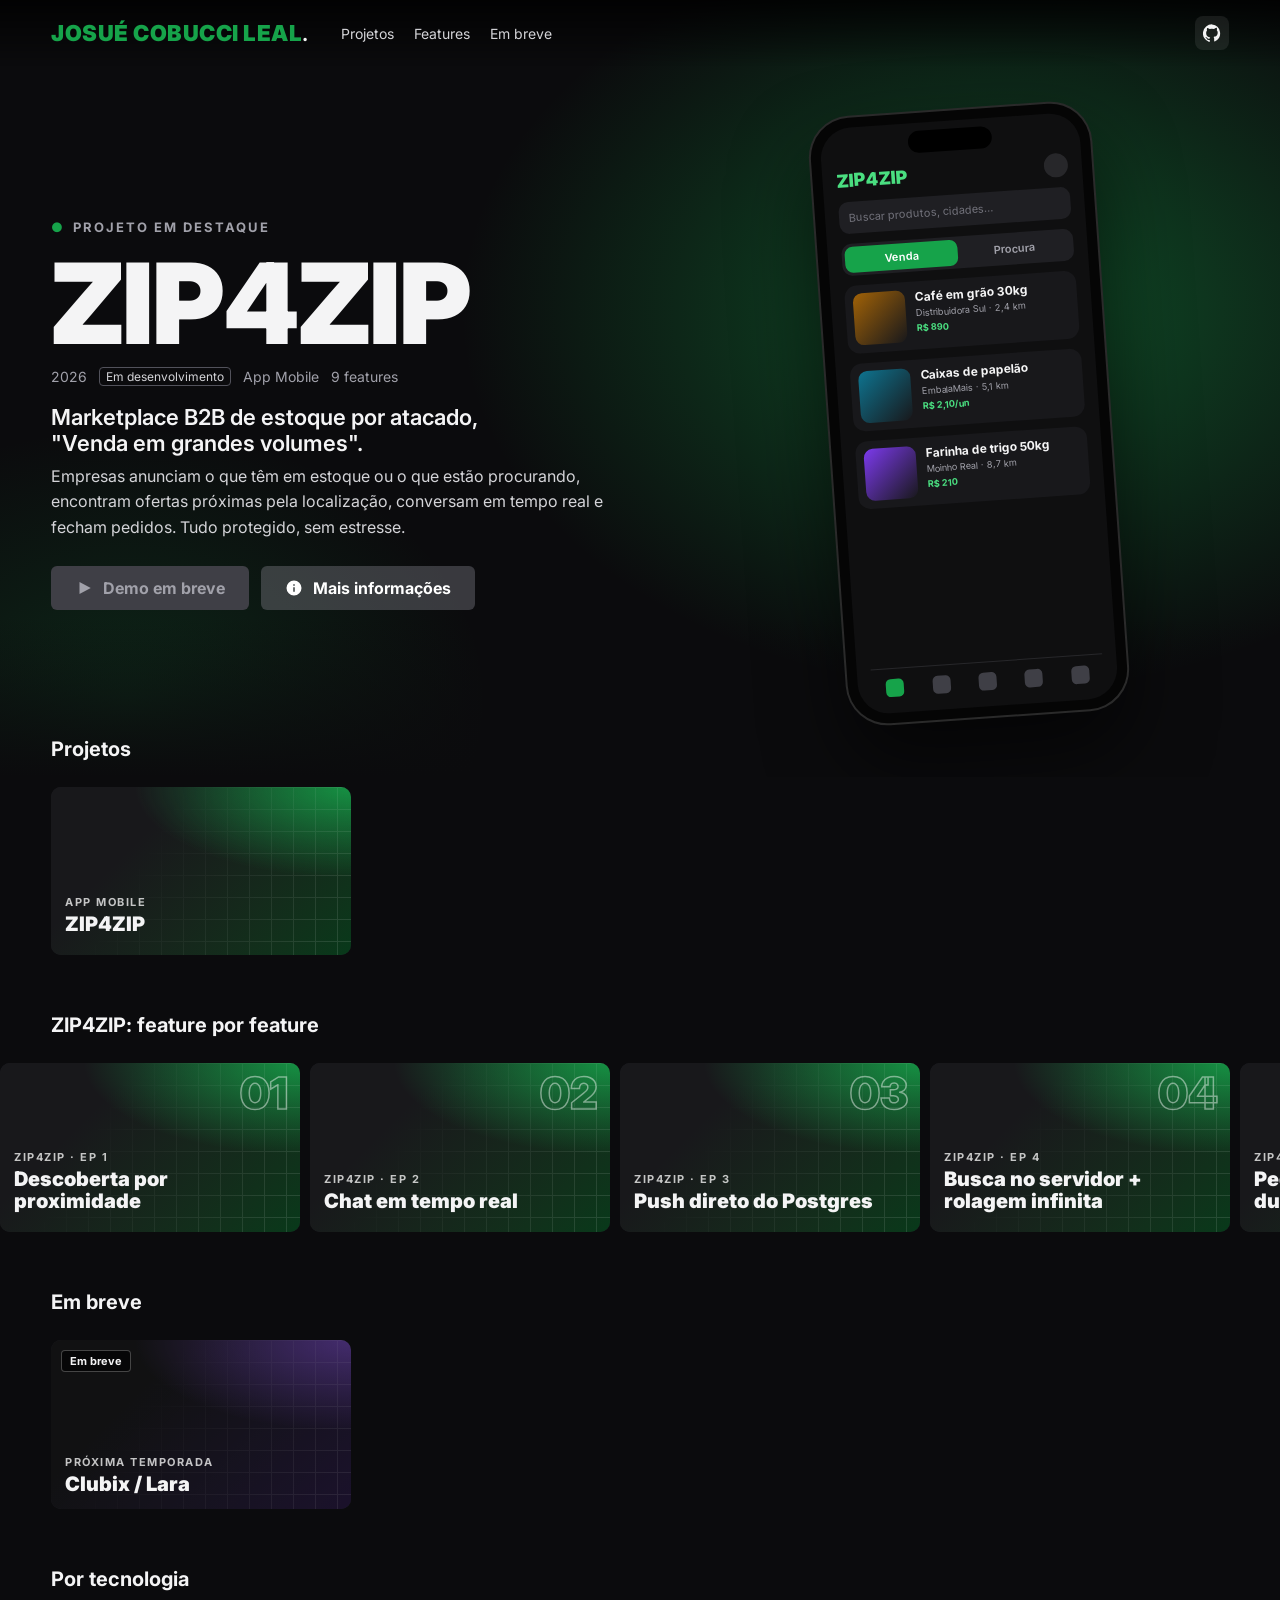
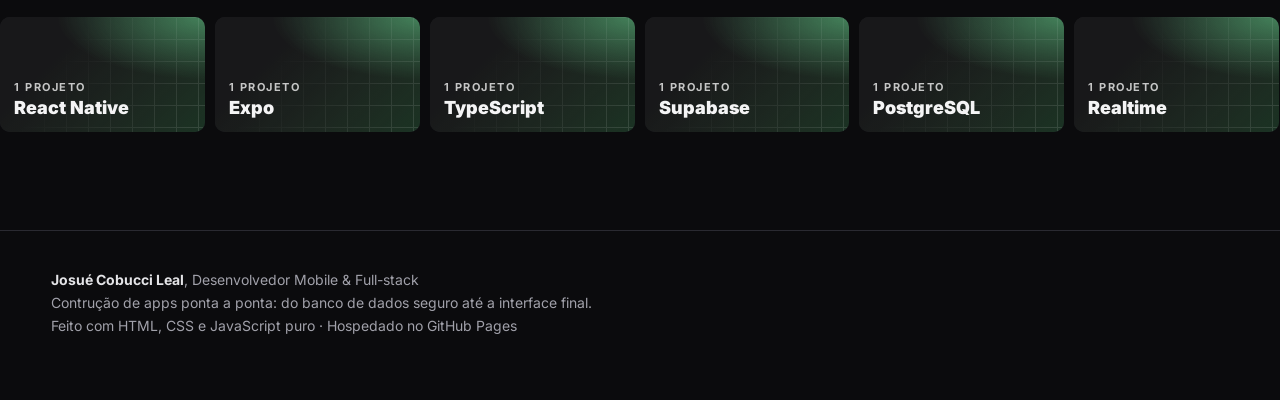
==== index.html @ e91dd396 "feat: portfólio em formato de catálogo com ZIP4ZIP Co-Authored-By: Claude Opus 5.5 <noreply@anthropi" ====
<!doctype html>
<html lang="pt-BR">
<head>
  <meta charset="utf-8">
  <meta name="viewport" content="width=device-width, initial-scale=1">
  <title>Josué · Portfólio</title>
  <meta name="description" content="Portfólio interativo de projetos mobile e full-stack.">
  <link rel="icon" href="data:image/svg+xml,<svg xmlns='http://www.w3.org/2000/svg' viewBox='0 0 32 32'><rect width='32' height='32' rx='7' fill='%2316A34A'/><text x='16' y='22' font-family='Arial' font-weight='900' font-size='17' fill='white' text-anchor='middle'>J</text></svg>">
  <link rel="preconnect" href="https://fonts.googleapis.com">
  <link rel="preconnect" href="https://fonts.gstatic.com" crossorigin>
  <link href="https://fonts.googleapis.com/css2?family=Inter:wght@400;500;600;800;900&display=swap" rel="stylesheet">
  <link rel="stylesheet" href="styles.css">
</head>
<body>
  <header class="topbar" id="topbar">
    <a class="brand" href="#" id="brand">JOSUÉ<span>.dev</span></a>
    <nav class="nav">
      <a href="#row-projetos">Projetos</a>
      <a href="#row-episodios">Features</a>
      <a href="#row-embreve">Em breve</a>
    </nav>
    <div class="topbar-links" id="topbar-links"></div>
  </header>

  <main>
    <section class="hero" id="hero" aria-live="polite"></section>
    <div class="rows" id="rows"></div>
  </main>

  <footer class="footer" id="footer"></footer>

  <div class="modal" id="modal" hidden>
    <div class="modal-backdrop" data-close></div>
    <div class="modal-card" role="dialog" aria-modal="true" aria-labelledby="modal-title">
      <button class="modal-close" data-close aria-label="Fechar">✕</button>
      <div id="modal-body"></div>
    </div>
  </div>

  <script src="app.js"></script>
</body>
</html>
---- styles.css ----
:root {
  --bg: #0b0b0d;
  --bg-2: #141418;
  --card: #1c1c22;
  --text: #f4f4f5;
  --muted: #a1a1aa;
  --line: #2a2a31;
  --accent: #16A34A;
  --radius: 10px;
  --gutter: clamp(16px, 4vw, 56px);
}

* { box-sizing: border-box; }
html { scroll-behavior: smooth; }
body {
  margin: 0;
  background: var(--bg);
  color: var(--text);
  font-family: Inter, system-ui, sans-serif;
  -webkit-font-smoothing: antialiased;
  overflow-x: hidden;
}
a { color: inherit; text-decoration: none; }
button { font: inherit; cursor: pointer; }

/* ---------- Topbar ---------- */
.topbar {
  position: fixed; inset: 0 0 auto 0; z-index: 20;
  display: flex; align-items: center; gap: 32px;
  padding: 16px var(--gutter);
  background: linear-gradient(180deg, rgba(0,0,0,.8), transparent);
  transition: background .3s;
}
.topbar.solid { background: var(--bg); box-shadow: 0 1px 0 var(--line); }
.brand { font-weight: 900; font-size: 22px; letter-spacing: .5px; color: var(--accent); }
.brand span { color: var(--text); font-weight: 600; }
.nav { display: flex; gap: 20px; font-size: 14px; color: #d4d4d8; }
.nav a:hover { color: #fff; }
.topbar-links { margin-left: auto; display: flex; gap: 10px; }
.icon-link {
  width: 34px; height: 34px; display: grid; place-items: center;
  border-radius: 8px; background: rgba(255,255,255,.08);
}
.icon-link:hover { background: rgba(255,255,255,.18); }
.icon-link svg { width: 18px; height: 18px; fill: currentColor; }

/* ---------- Hero ---------- */
.hero {
  position: relative; min-height: min(88vh, 760px);
  display: grid; grid-template-columns: 1.1fr .9fr; align-items: center; gap: 24px;
  padding: 110px var(--gutter) 60px;
  overflow: hidden;
}
.hero::before {
  content: ""; position: absolute; inset: 0; z-index: -2;
  background:
    radial-gradient(60% 70% at 78% 40%, color-mix(in srgb, var(--hero-accent, var(--accent)) 45%, transparent), transparent 70%),
    radial-gradient(40% 50% at 10% 90%, color-mix(in srgb, var(--hero-accent, var(--accent)) 18%, transparent), transparent 70%),
    var(--bg);
}
.hero::after {
  content: ""; position: absolute; inset: auto 0 0 0; height: 160px; z-index: -1;
  background: linear-gradient(180deg, transparent, var(--bg));
}
.hero-kicker {
  display: inline-flex; align-items: center; gap: 8px;
  font-size: 13px; font-weight: 700; letter-spacing: 2px; text-transform: uppercase; color: var(--muted);
}
.hero-kicker b { color: var(--hero-accent, var(--accent)); }
.hero-title {
  font-size: clamp(48px, 9vw, 112px); font-weight: 900; line-height: .95; letter-spacing: -2px;
  margin: 14px 0 10px;
}
.hero-meta { display: flex; flex-wrap: wrap; gap: 12px; align-items: center; color: var(--muted); font-size: 14px; }
.badge {
  border: 1px solid #52525b; border-radius: 4px; padding: 1px 6px; font-size: 12px; color: #d4d4d8;
}
.badge.live { border-color: var(--accent); color: #4ade80; }
.hero-tagline { font-size: clamp(18px, 2vw, 22px); font-weight: 600; margin: 18px 0 8px; max-width: 34ch; }
.hero-desc { color: #d4d4d8; line-height: 1.6; max-width: 56ch; margin: 0 0 26px; }
.actions { display: flex; flex-wrap: wrap; gap: 12px; }
.btn {
  display: inline-flex; align-items: center; gap: 10px;
  border: 0; border-radius: 6px; padding: 12px 24px; font-weight: 700; font-size: 16px;
}
.btn-primary { background: #fff; color: #000; }
.btn-primary:hover { background: #e4e4e7; }
.btn-primary[aria-disabled="true"] { background: #3f3f46; color: #a1a1aa; cursor: default; }
.btn-ghost { background: rgba(113,113,122,.45); color: #fff; }
.btn-ghost:hover { background: rgba(113,113,122,.65); }
.btn svg { width: 18px; height: 18px; fill: currentColor; }

/* ---------- Phone mockup ---------- */
.hero-visual { display: grid; place-items: center; }
.phone {
  width: 280px; aspect-ratio: 9 / 19.5; border-radius: 40px; padding: 10px;
  background: #050505; box-shadow: 0 0 0 2px #2a2a2a, 0 40px 80px rgba(0,0,0,.6);
  transform: rotate(-4deg);
}
.phone.straight { transform: none; }
.phone-screen {
  position: relative; width: 100%; height: 100%; border-radius: 31px; overflow: hidden;
  background: #0f0f10; display: flex; flex-direction: column;
}
.phone-screen iframe { border: 0; width: 100%; height: 100%; background: #fff; }
.notch { position: absolute; top: 8px; left: 50%; translate: -50% 0; width: 84px; height: 22px; border-radius: 12px; background: #000; z-index: 2; }

/* Fake app UI inside the phone (used until a live demo exists) */
.mock { padding: 40px 14px 0; display: flex; flex-direction: column; gap: 10px; height: 100%; font-size: 11px; }
.mock-head { display: flex; justify-content: space-between; align-items: center; }
.mock-logo { font-weight: 900; font-size: 18px; color: #4ade80; }
.mock-avatar { width: 24px; height: 24px; border-radius: 50%; background: #27272a; }
.mock-search { background: #1f1f23; border-radius: 10px; padding: 9px 10px; color: #71717a; }
.mock-toggle { display: grid; grid-template-columns: 1fr 1fr; background: #1f1f23; border-radius: 10px; padding: 3px; }
.mock-toggle span { text-align: center; padding: 6px; border-radius: 8px; color: #a1a1aa; font-weight: 600; }
.mock-toggle span.on { background: #16A34A; color: #fff; }
.mock-card { display: flex; gap: 10px; background: #18181b; border-radius: 12px; padding: 8px; animation: rise .6s both; }
.mock-card:nth-child(5) { animation-delay: .1s; } .mock-card:nth-child(6) { animation-delay: .2s; } .mock-card:nth-child(7) { animation-delay: .3s; }
.mock-thumb { width: 52px; height: 52px; border-radius: 9px; flex: none; }
.mock-card b { display: block; font-size: 12px; margin-bottom: 3px; }
.mock-card small { color: #a1a1aa; display: block; }
.mock-card .price { color: #4ade80; font-weight: 700; margin-top: 4px; }
.mock-tabs { margin-top: auto; display: flex; justify-content: space-around; padding: 10px 0 16px; border-top: 1px solid #27272a; color: #71717a; }
.mock-tabs i { width: 18px; height: 18px; border-radius: 5px; background: #3f3f46; display: block; }
.mock-tabs i.on { background: #16A34A; }
@keyframes rise { from { opacity: 0; transform: translateY(10px); } }

/* ---------- Rows ---------- */
.rows { position: relative; margin-top: -40px; padding-bottom: 40px; }
.row { margin: 0 0 34px; scroll-margin-top: 80px; }
.row h2 { font-size: 20px; font-weight: 700; margin: 0 var(--gutter) 10px; }
.row-track-wrap { position: relative; }
.row-track {
  display: flex; gap: 10px; overflow-x: auto; scroll-snap-type: x mandatory;
  padding: 16px var(--gutter) 24px; scrollbar-width: none;
}
.row-track::-webkit-scrollbar { display: none; }
.row-arrow {
  position: absolute; top: 16px; bottom: 24px; width: calc(var(--gutter) - 4px); z-index: 3;
  border: 0; background: rgba(0,0,0,.55); color: #fff; font-size: 28px; opacity: 0; transition: opacity .2s;
}
.row-arrow.left { left: 0; border-radius: 0 6px 6px 0; }
.row-arrow.right { right: 0; border-radius: 6px 0 0 6px; }
.row-track-wrap:hover .row-arrow { opacity: 1; }

/* ---------- Cards ---------- */
.card {
  position: relative; flex: none; width: clamp(220px, 24vw, 300px); aspect-ratio: 16 / 9;
  border-radius: var(--radius); overflow: hidden; scroll-snap-align: start;
  background: var(--card); border: 0; padding: 0; color: inherit; text-align: left;
  transition: transform .25s ease, box-shadow .25s ease; outline-offset: 3px;
}
.card:hover, .card:focus-visible { transform: scale(1.06); z-index: 2; box-shadow: 0 16px 40px rgba(0,0,0,.6); }
.card-art {
  position: absolute; inset: 0;
  background:
    radial-gradient(120% 90% at 100% 0%, color-mix(in srgb, var(--c) 85%, transparent), transparent 60%),
    linear-gradient(135deg, #18181b 30%, color-mix(in srgb, var(--c) 35%, #000));
}
.card-art::after { /* subtle grid texture */
  content: ""; position: absolute; inset: 0; opacity: .12;
  background-image: linear-gradient(#fff 1px, transparent 1px), linear-gradient(90deg, #fff 1px, transparent 1px);
  background-size: 22px 22px; mask-image: linear-gradient(120deg, transparent 30%, #000);
}
.card-body { position: absolute; inset: 0; padding: 14px; display: flex; flex-direction: column; justify-content: flex-end; }
.card-kicker { font-size: 11px; font-weight: 700; letter-spacing: 1.5px; text-transform: uppercase; color: rgba(255,255,255,.75); }
.card-title { font-size: 20px; font-weight: 900; line-height: 1.1; margin-top: 4px; }
.card-sub { font-size: 12px; color: #d4d4d8; margin-top: 6px; opacity: 0; max-height: 0; transition: opacity .25s, max-height .25s; }
.card:hover .card-sub, .card:focus-visible .card-sub { opacity: 1; max-height: 60px; }
.card-num {
  position: absolute; top: 8px; right: 12px; font-size: 44px; font-weight: 900; line-height: 1;
  color: transparent; -webkit-text-stroke: 1.5px rgba(255,255,255,.45);
}
.card.soon { cursor: default; }
.card.soon .card-art { filter: grayscale(.4) brightness(.7); }
.ribbon {
  position: absolute; top: 10px; left: 10px; z-index: 1;
  background: rgba(0,0,0,.6); border: 1px solid rgba(255,255,255,.25);
  font-size: 11px; font-weight: 700; padding: 3px 8px; border-radius: 4px;
}
.tags { display: flex; flex-wrap: wrap; gap: 6px; }
.tag { font-size: 12px; color: #d4d4d8; background: rgba(255,255,255,.08); padding: 3px 9px; border-radius: 999px; }

/* ---------- Modal ---------- */
.modal { position: fixed; inset: 0; z-index: 50; display: grid; place-items: start center; overflow-y: auto; padding: 40px 16px; }
.modal[hidden] { display: none; }
.modal-backdrop { position: fixed; inset: 0; background: rgba(0,0,0,.75); backdrop-filter: blur(4px); }
.modal-card {
  position: relative; width: min(900px, 100%); background: var(--bg-2); border-radius: 12px;
  overflow: hidden; box-shadow: 0 30px 80px rgba(0,0,0,.7); animation: pop .25s ease;
}
@keyframes pop { from { opacity: 0; transform: scale(.96) translateY(10px); } }
.modal-close {
  position: absolute; top: 14px; right: 14px; z-index: 3; width: 36px; height: 36px; border-radius: 50%;
  border: 0; background: #18181b; color: #fff; font-size: 16px;
}
.modal-hero {
  position: relative; padding: 48px 32px 28px; min-height: 240px; display: flex; flex-direction: column; justify-content: flex-end;
  background:
    radial-gradient(80% 120% at 100% 0%, color-mix(in srgb, var(--c) 70%, transparent), transparent 65%),
    linear-gradient(180deg, transparent, var(--bg-2)), #101013;
}
.modal-hero h3 { font-size: clamp(36px, 6vw, 60px); font-weight: 900; margin: 0 0 14px; letter-spacing: -1px; }
.modal-content { padding: 8px 32px 32px; display: grid; grid-template-columns: 1.4fr 1fr; gap: 28px; }
.modal-content p { color: #d4d4d8; line-height: 1.6; margin: 0 0 16px; }
.modal-side { font-size: 14px; color: var(--muted); display: grid; gap: 10px; align-content: start; }
.modal-side b { color: #e4e4e7; font-weight: 500; }
.episodes { padding: 0 32px 36px; }
.episodes h4 { font-size: 22px; margin: 8px 0 12px; }
.episode {
  display: grid; grid-template-columns: 40px 1fr; gap: 16px; padding: 18px 12px;
  border-bottom: 1px solid var(--line); border-radius: 6px;
}
.episode:first-of-type { background: #1f1f25; }
.episode-num { font-size: 22px; color: var(--muted); font-weight: 600; text-align: center; }
.episode b { display: block; margin-bottom: 6px; }
.episode p { margin: 0 0 10px; color: var(--muted); font-size: 14px; line-height: 1.55; }
.demo-stage { display: grid; place-items: center; padding: 70px 24px 32px; background: #101013; }
.demo-note { color: var(--muted); font-size: 13px; text-align: center; margin: 14px 0 0; }

/* ---------- Footer ---------- */
.footer { padding: 40px var(--gutter) 60px; color: var(--muted); font-size: 14px; border-top: 1px solid var(--line); }
.footer p { margin: 0 0 6px; }

/* ---------- Responsive ---------- */
@media (max-width: 860px) {
  .hero { grid-template-columns: 1fr; padding-top: 96px; }
  .hero-visual { order: -1; }
  .phone { width: 200px; }
  .nav { display: none; }
  .modal-content { grid-template-columns: 1fr; }
}
@media (max-width: 480px) {
  .hero-visual { display: none; }
  .modal-hero, .modal-content, .episodes { padding-left: 18px; padding-right: 18px; }
  .card { width: 72vw; }
}
@media (prefers-reduced-motion: reduce) {
  *, *::before, *::after { animation: none !important; transition: none !important; }
}
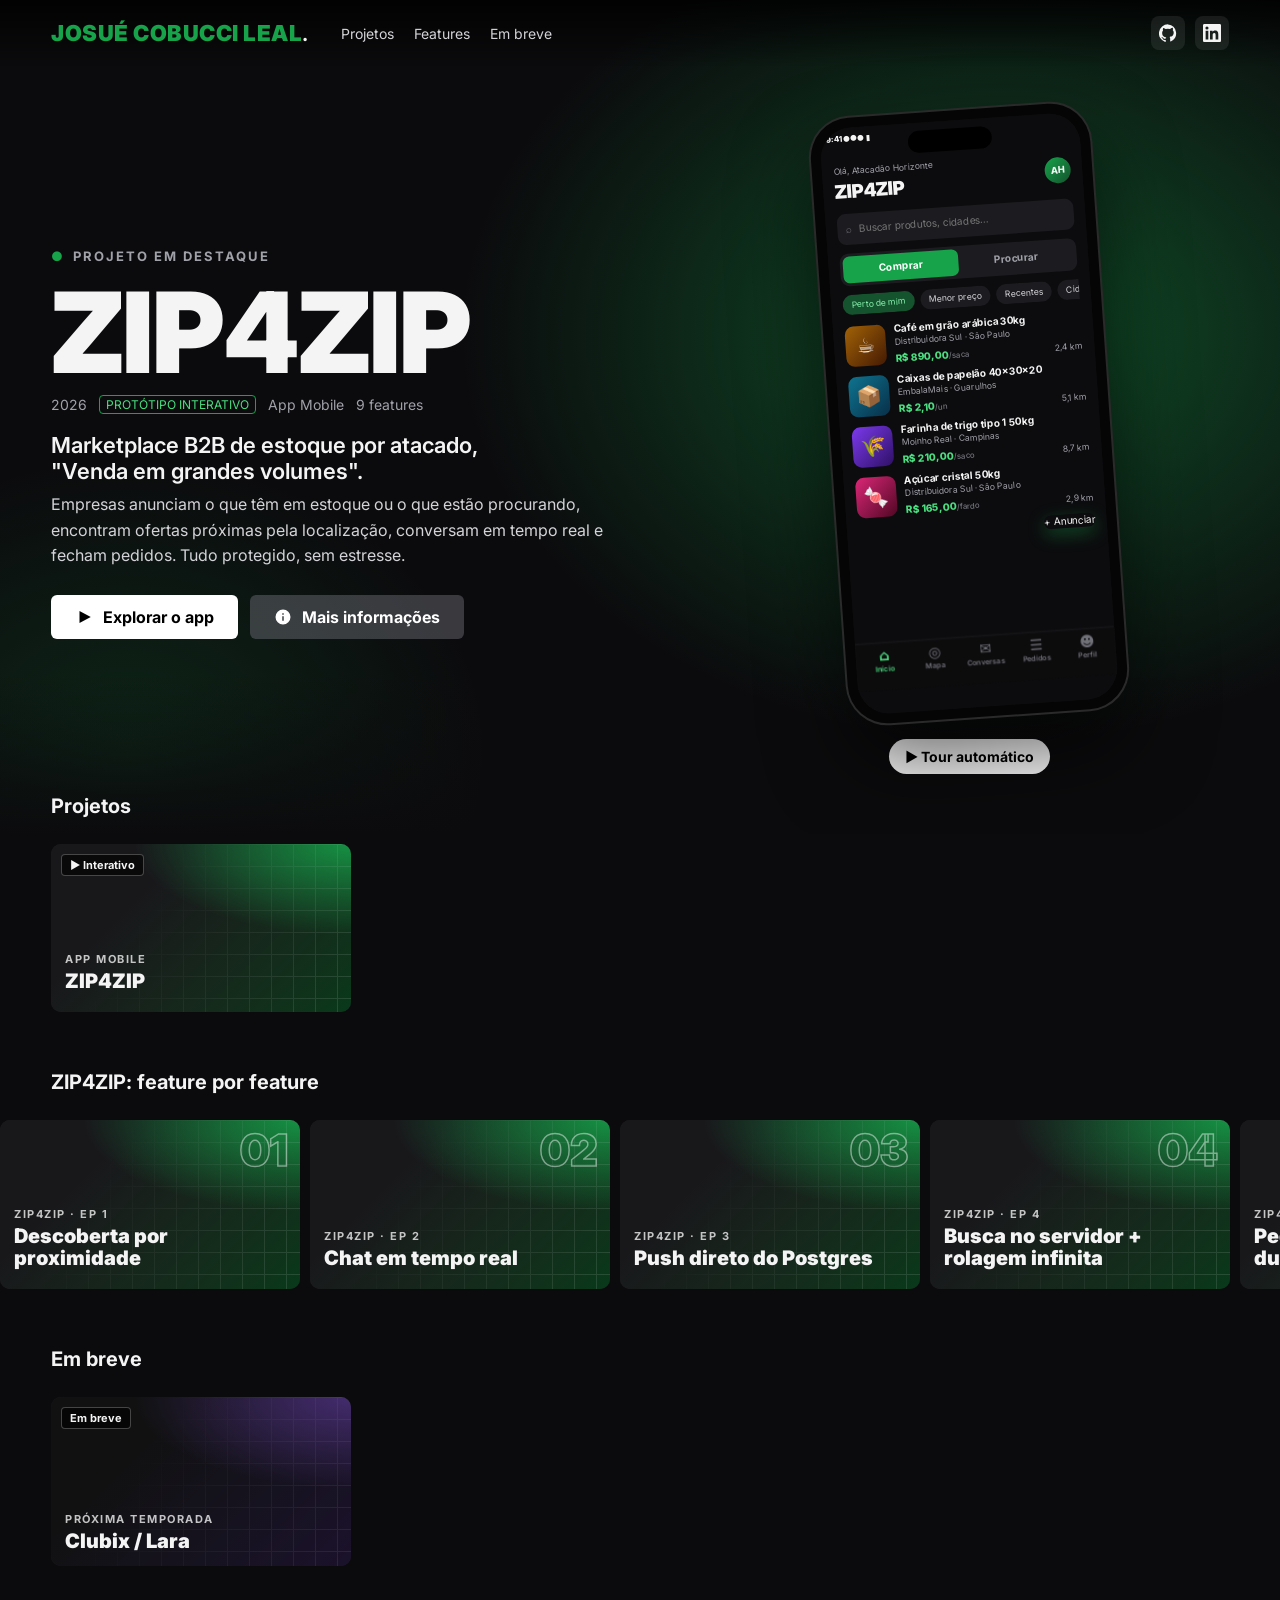
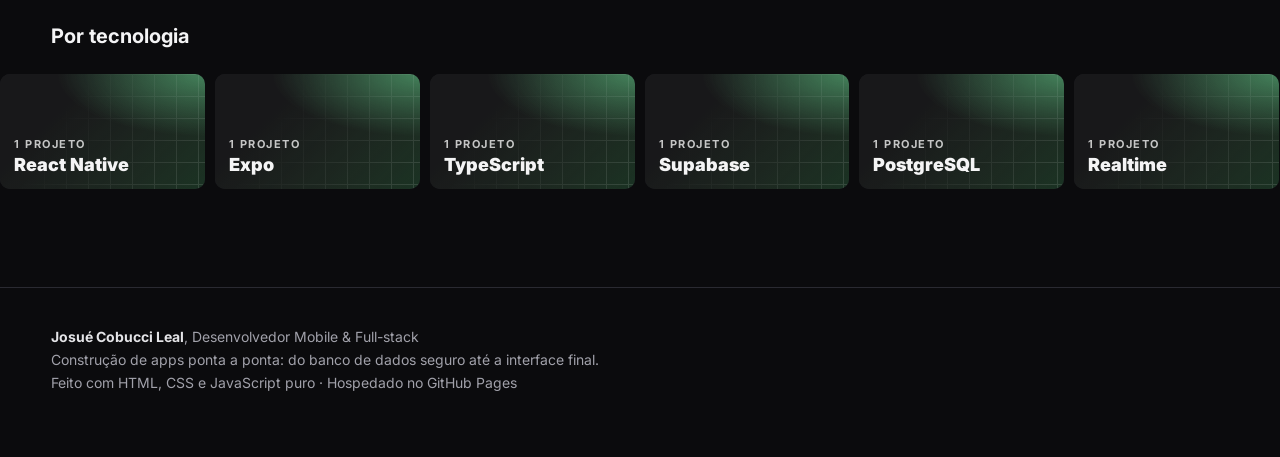
==== commit 11b9e5cf: "feat: protótipo mobile interativo do ZIP4ZIP no lugar do iframe Telas fictícias (início, mapa, conve" ====
--- a/index.html
+++ b/index.html
@@ -10,6 +10,7 @@
   <link rel="preconnect" href="https://fonts.gstatic.com" crossorigin>
   <link href="https://fonts.googleapis.com/css2?family=Inter:wght@400;500;600;800;900&display=swap" rel="stylesheet">
   <link rel="stylesheet" href="styles.css">
+  <link rel="stylesheet" href="prototype.css">
 </head>
 <body>
   <header class="topbar" id="topbar">
@@ -37,6 +38,7 @@
     </div>
   </div>
 
+  <script src="prototype.js"></script>
   <script src="app.js"></script>
 </body>
 </html>
--- a/styles.css
+++ b/styles.css
@@ -238,3 +238,8 @@
 @media (prefers-reduced-motion: reduce) {
   *, *::before, *::after { animation: none !important; transition: none !important; }
 }
+
+/* Modal do protótipo: celular maior */
+.demo-stage .phone { width: min(340px, 78vw); }
+.demo-stage .proto-wrap { gap: 20px; }
+.hero-visual .proto-wrap { gap: 22px; }
--- a/prototype.css
+++ b/prototype.css
@@ -0,0 +1,128 @@
+/* Protótipo do app dentro do celular. Tela lógica de 360x780, escalada por JS. */
+.px-host { position: relative; width: 100%; height: 100%; overflow: hidden; border-radius: 31px; background: #0c0c0e; }
+.px { position: absolute; top: 0; left: 0; transform-origin: top left; overflow: hidden; background: #0c0c0e; color: #f4f4f5; font: 14px/1.35 Inter, system-ui, sans-serif; }
+.px * { box-sizing: border-box; }
+.px button { font: inherit; color: inherit; border: 0; background: none; cursor: pointer; text-align: left; padding: 0; }
+.px input { font: inherit; color: inherit; border: 0; background: none; outline: none; width: 100%; }
+.px small { color: #a1a1aa; font-size: 12px; display: block; }
+.px-status { position: absolute; z-index: 30; top: 0; left: 0; right: 0; height: 44px; padding: 14px 26px 0; display: flex; justify-content: space-between; font-size: 12px; font-weight: 700; pointer-events: none; }
+.px-pages { display: flex; height: 100%; overflow-x: auto; overflow-y: hidden; scroll-snap-type: x mandatory; scrollbar-width: none; overscroll-behavior-x: contain; }
+.px-pages::-webkit-scrollbar, .px-page::-webkit-scrollbar { display: none; }
+.px-page { flex: none; width: 360px; height: 100%; overflow-y: auto; scroll-snap-align: start; scroll-snap-stop: always; padding: 52px 16px 96px; scrollbar-width: none; position: relative; }
+.px-head { display: flex; justify-content: space-between; align-items: center; margin-bottom: 14px; }
+.px-head h1 { margin: 0; font-size: 26px; font-weight: 900; letter-spacing: -.5px; }
+.px-head small { margin-bottom: 2px; }
+.px-avatar { width: 36px; height: 36px; flex: none; border-radius: 50%; background: linear-gradient(135deg, #16A34A, #14532d); display: grid; place-items: center; font-weight: 800; font-size: 13px; }
+.px-avatar.big { width: 76px; height: 76px; font-size: 26px; }
+.px-search { display: flex; align-items: center; gap: 8px; background: #1c1c20; border-radius: 12px; padding: 11px 12px; color: #71717a; margin-bottom: 12px; }
+.px-seg { display: grid; grid-template-columns: 1fr 1fr; background: #1c1c20; border-radius: 12px; padding: 4px; margin-bottom: 12px; }
+.px-seg button { text-align: center; padding: 9px; border-radius: 9px; color: #a1a1aa; font-weight: 700; transition: background .2s; }
+.px-seg button.on { background: #16A34A; color: #fff; }
+.px-chips { display: flex; gap: 8px; overflow-x: auto; margin-bottom: 14px; scrollbar-width: none; }
+.px-chips span { flex: none; padding: 6px 12px; border-radius: 999px; background: #1c1c20; font-size: 12px; color: #d4d4d8; }
+.px-chips span.on { background: #14532d; color: #86efac; }
+.px-list { display: grid; gap: 10px; }
+.px-empty { text-align: center; color: #71717a; padding: 30px 0; }
+.px-card, .px-row, .px-order { display: flex; gap: 12px; background: #151518; border-radius: 16px; padding: 10px; align-items: center; width: 100%; transition: transform .15s, background .15s; }
+.px-card:active, .px-row:active { transform: scale(.98); background: #1c1c20; }
+.px-thumb { flex: none; border-radius: 12px; display: grid; place-items: center; }
+.px-card-body { flex: 1; min-width: 0; }
+.px-card-body b, .px-row-body b, .px-order-body b { display: block; font-size: 14px; }
+.px-card-foot { display: flex; justify-content: space-between; margin-top: 6px; align-items: baseline; }
+.px-price { color: #4ade80; font-weight: 800; }
+.px-price i { color: #71717a; font-style: normal; font-weight: 500; font-size: 11px; }
+.px-price.big { font-size: 26px; }
+.px-km { font-size: 12px; color: #a1a1aa; }
+.px-fab { position: sticky; bottom: 0; float: right; margin-top: 12px; background: #16A34A; padding: 12px 18px; border-radius: 999px; font-weight: 800; box-shadow: 0 8px 24px rgba(22,163,74,.4); }
+.px-tabs { position: absolute; z-index: 20; left: 0; right: 0; bottom: 0; display: flex; justify-content: space-around; padding: 8px 4px 22px; background: rgba(12,12,14,.92); backdrop-filter: blur(12px); border-top: 1px solid #222226; }
+.px-tabs button { display: grid; justify-items: center; gap: 2px; flex: 1; color: #71717a; text-align: center; }
+.px-tabs button b { font-size: 20px; line-height: 1; }
+.px-tabs button span { font-size: 10px; font-weight: 600; }
+.px-tabs button.on { color: #4ade80; }
+.px-toast { position: absolute; z-index: 40; left: 50%; bottom: 100px; translate: -50% 12px; background: #fafafa; color: #09090b; padding: 10px 16px; border-radius: 999px; font-weight: 700; font-size: 13px; opacity: 0; pointer-events: none; transition: .25s; max-width: 300px; text-align: center; }
+.px-toast.on { opacity: 1; translate: -50% 0; }
+
+/* Mapa */
+.px-page[data-page="1"] { padding: 0; overflow: hidden; }
+.px-map { position: relative; height: 100%; background: #12161c; overflow: hidden; }
+.px-roads { position: absolute; inset: -20%; background:
+  repeating-linear-gradient(35deg, transparent 0 58px, #1d2530 58px 64px),
+  repeating-linear-gradient(-55deg, transparent 0 80px, #1a222c 80px 85px),
+  radial-gradient(circle at 70% 30%, #14301f 0 14%, transparent 15%), radial-gradient(circle at 20% 70%, #10253a 0 12%, transparent 13%); }
+.px-you { position: absolute; width: 18px; height: 18px; translate: -50% -50%; }
+.px-you i { display: block; width: 100%; height: 100%; border-radius: 50%; background: #3b82f6; border: 3px solid #fff; box-shadow: 0 0 0 10px rgba(59,130,246,.25); }
+.px-pin { position: absolute; width: 40px; height: 40px; translate: -50% -50%; border-radius: 50% 50% 50% 4px; rotate: -45deg; background: #16A34A; display: grid; place-items: center; font-size: 18px; box-shadow: 0 6px 14px rgba(0,0,0,.5); transition: scale .2s; text-align: center; }
+.px-pin { padding-bottom: 0; }
+.px-pin.procura { background: #d97706; }
+.px-pin.on { scale: 1.3; z-index: 2; outline: 3px solid #fff; }
+.px-map-top { position: absolute; top: 50px; left: 16px; right: 16px; }
+.px-map-top .px-search { margin: 0; background: rgba(28,28,32,.92); }
+.px-sheet { position: absolute; left: 12px; right: 12px; bottom: 90px; display: flex; gap: 12px; align-items: center; background: #18181b; border-radius: 18px; padding: 12px; box-shadow: 0 10px 30px rgba(0,0,0,.6); animation: px-up .25s; width: calc(100% - 24px); }
+.px-sheet.hint { justify-content: center; color: #a1a1aa; font-size: 13px; }
+.px-sheet b { display: block; }
+@keyframes px-up { from { opacity: 0; transform: translateY(14px); } }
+
+/* Conversas / pedidos / perfil */
+.px-row-body { flex: 1; min-width: 0; }
+.px-row-body span { display: block; color: #d4d4d8; font-size: 12px; white-space: nowrap; overflow: hidden; text-overflow: ellipsis; margin-top: 3px; }
+.px-dot { width: 10px; height: 10px; border-radius: 50%; background: #16A34A; flex: none; }
+.px-order { flex-wrap: wrap; }
+.px-order-body { flex: 1; min-width: 0; }
+.px-status { display: inline-block; margin-top: 6px; padding: 2px 9px; border-radius: 999px; font-size: 11px; font-weight: 800; }
+.px-status.pendente { background: #422006; color: #fbbf24; }
+.px-status.aceito { background: #052e16; color: #4ade80; }
+.px-status.recusado { background: #450a0a; color: #f87171; }
+.px-order-actions { display: flex; gap: 8px; width: 100%; }
+.px-order-actions button { flex: 1; text-align: center; padding: 9px; border-radius: 10px; background: #16A34A; font-weight: 800; }
+.px-order-actions button.no { background: #27272a; }
+.px-profile { display: grid; justify-items: center; gap: 6px; padding: 14px 0 18px; text-align: center; }
+.px-profile b { font-size: 18px; margin-top: 6px; }
+.px-stats { display: grid; grid-template-columns: repeat(3, 1fr); gap: 8px; margin-bottom: 18px; }
+.px-stats div { background: #151518; border-radius: 14px; padding: 12px; text-align: center; }
+.px-stats b { font-size: 20px; display: block; }
+.px-menu { display: grid; gap: 2px; background: #151518; border-radius: 16px; overflow: hidden; }
+.px-menu button { display: flex; justify-content: space-between; padding: 15px 16px; border-bottom: 1px solid #1f1f23; }
+.px-menu i { font-style: normal; color: #71717a; }
+
+/* Overlays */
+.px-overlay { position: absolute; inset: 0; z-index: 25; background: #0c0c0e; transform: translateX(100%); transition: transform .3s cubic-bezier(.3, .8, .3, 1); }
+.px-overlay.on { transform: none; }
+.px-overlay[data-layer="chat"] { z-index: 26; }
+.px-detail { height: 100%; overflow-y: auto; scrollbar-width: none; padding-bottom: 90px; }
+.px-detail::-webkit-scrollbar, .px-msgs::-webkit-scrollbar { display: none; }
+.px-detail-hero { height: 250px; display: grid; place-items: center; font-size: 96px; position: relative; }
+.px-back { position: absolute; top: 50px; left: 14px; width: 36px; height: 36px; border-radius: 50%; background: rgba(0,0,0,.45); display: grid; place-items: center; font-size: 24px; text-align: center; line-height: 1; }
+.px-back.dark { position: static; background: #1c1c20; flex: none; }
+.px-detail-body { padding: 18px 18px 0; }
+.px-detail-body h2 { font-size: 22px; margin: 8px 0 4px; line-height: 1.15; }
+.px-detail-body p { color: #d4d4d8; line-height: 1.5; }
+.px-badge { font-size: 10px; font-weight: 800; letter-spacing: 1px; padding: 3px 8px; border-radius: 5px; }
+.px-badge.venda { background: #052e16; color: #4ade80; }
+.px-badge.procura { background: #422006; color: #fbbf24; }
+.px-facts { display: grid; grid-template-columns: repeat(3, 1fr); gap: 8px; margin: 14px 0; }
+.px-facts div { background: #151518; border-radius: 12px; padding: 10px; }
+.px-facts b { font-size: 13px; }
+.px-company { display: flex; gap: 12px; align-items: center; background: #151518; border-radius: 14px; padding: 12px; margin-top: 8px; }
+.px-detail-actions { position: absolute; left: 0; right: 0; bottom: 0; display: flex; gap: 10px; padding: 12px 16px 26px; background: linear-gradient(180deg, transparent, #0c0c0e 35%); }
+.px-detail-actions button { flex: 1; text-align: center; padding: 14px 8px; border-radius: 14px; background: #16A34A; font-weight: 800; }
+.px-detail-actions button.ghost { background: #27272a; }
+.px-chat { display: flex; flex-direction: column; height: 100%; }
+.px-chat-head { display: flex; align-items: center; gap: 12px; padding: 50px 14px 12px; border-bottom: 1px solid #222226; }
+.px-msgs { flex: 1; overflow-y: auto; padding: 14px; display: flex; flex-direction: column; gap: 8px; scrollbar-width: none; }
+.px-msg { max-width: 78%; padding: 10px 13px; border-radius: 16px; background: #1f1f23; align-self: flex-start; border-bottom-left-radius: 4px; animation: px-up .2s; }
+.px-msg.me { align-self: flex-end; background: #16A34A; border-radius: 16px 16px 4px 16px; }
+.px-msg.typing { display: flex; gap: 4px; padding: 13px; }
+.px-msg.typing i { width: 7px; height: 7px; border-radius: 50%; background: #71717a; animation: px-blink 1s infinite; }
+.px-msg.typing i:nth-child(2) { animation-delay: .15s; } .px-msg.typing i:nth-child(3) { animation-delay: .3s; }
+@keyframes px-blink { 50% { opacity: .25; } }
+.px-compose { display: flex; gap: 10px; padding: 10px 14px 28px; border-top: 1px solid #222226; }
+.px-compose input { background: #1c1c20; border-radius: 999px; padding: 11px 16px; }
+.px-compose button { flex: none; width: 42px; height: 42px; border-radius: 50%; background: #16A34A; text-align: center; }
+
+/* Controles ao lado do celular (no portfólio) */
+.proto-wrap { display: grid; justify-items: center; gap: 16px; }
+.proto-controls { display: flex; flex-wrap: wrap; gap: 8px; justify-content: center; }
+.proto-controls button { border: 0; border-radius: 999px; padding: 9px 16px; font-weight: 700; font-size: 14px; background: #27272a; color: #fff; cursor: pointer; }
+.proto-controls button:hover { background: #3f3f46; }
+.proto-controls button.primary { background: #fff; color: #000; }
+.proto-hint { color: var(--muted); font-size: 13px; text-align: center; margin: 0; max-width: 40ch; }
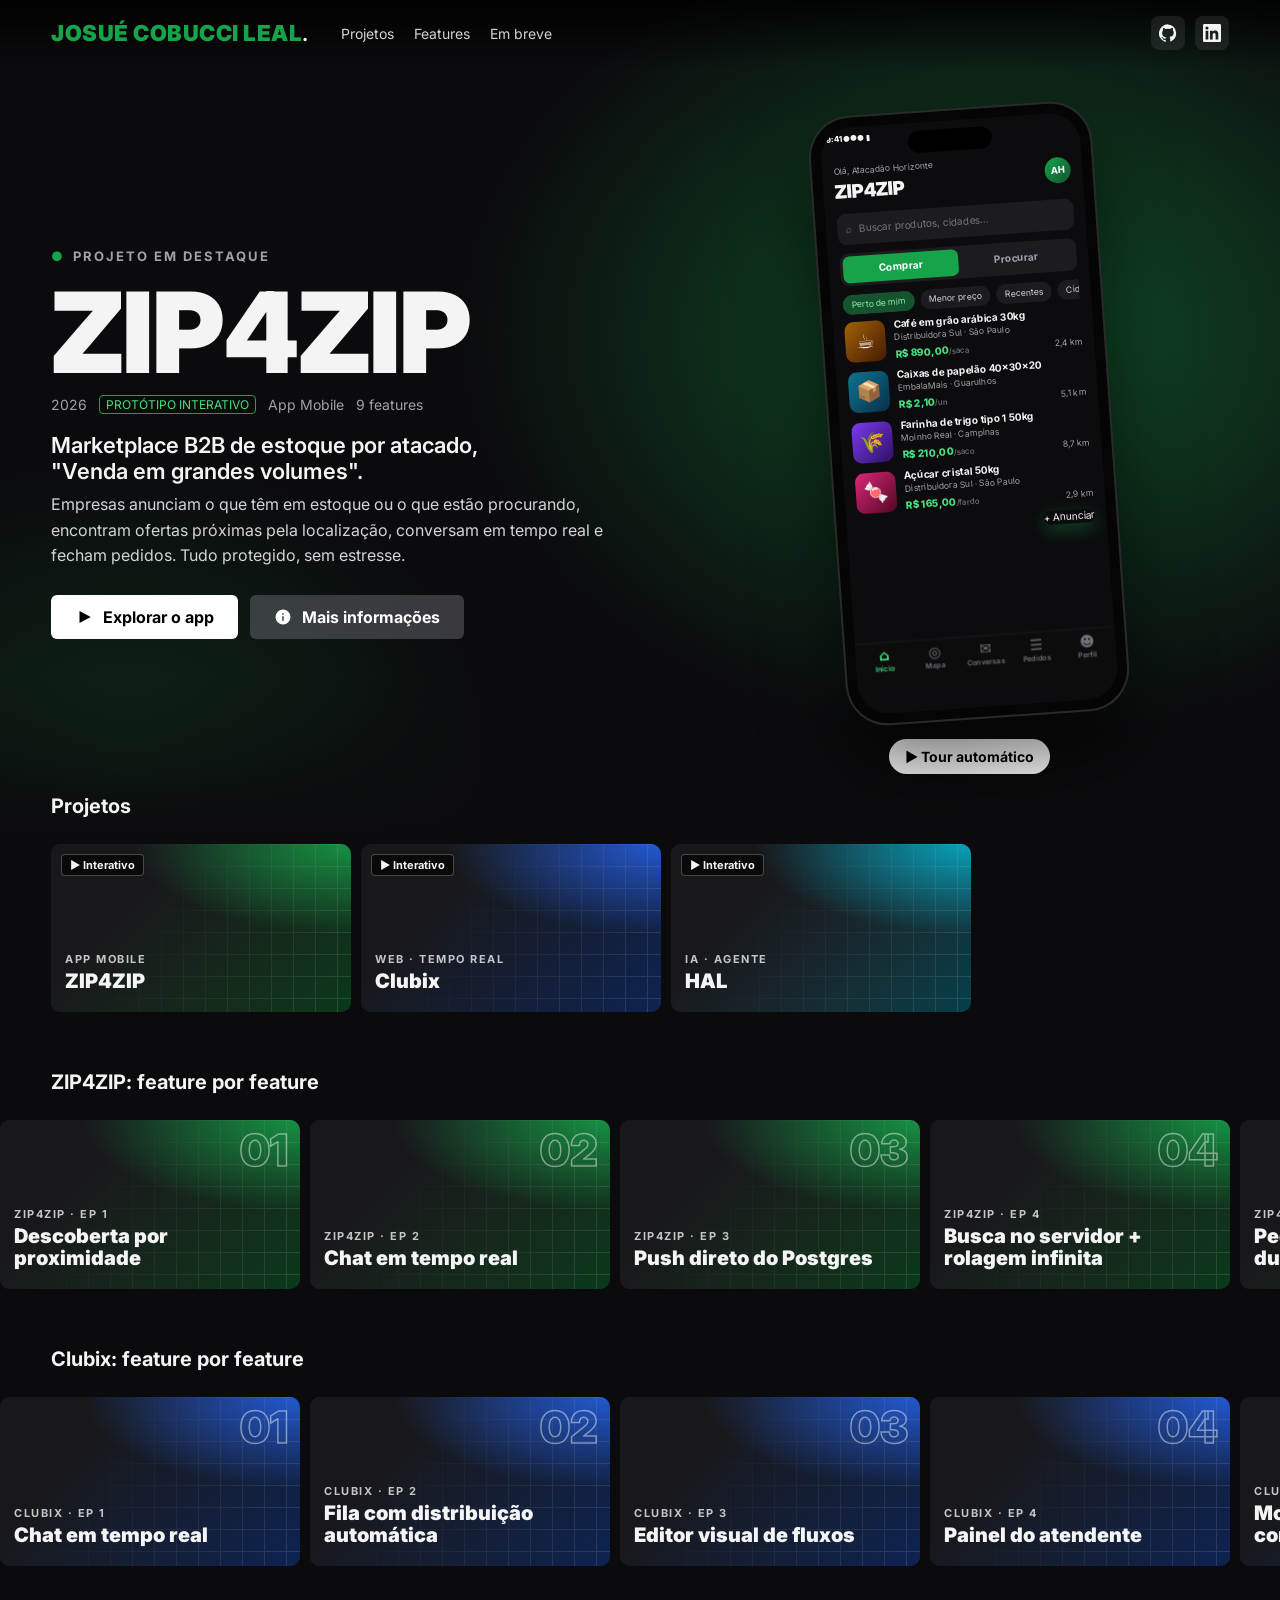
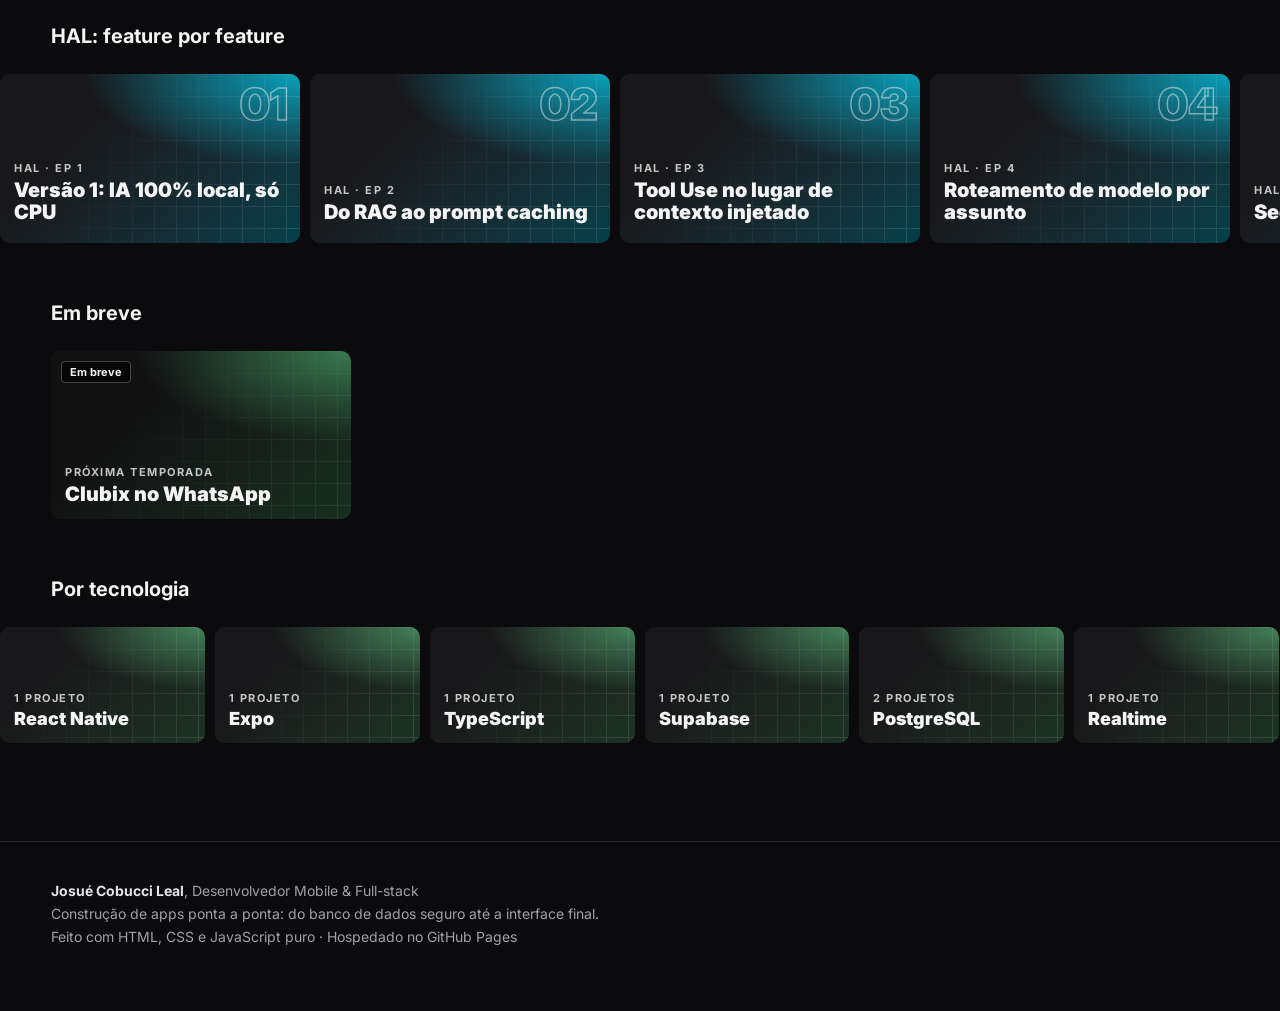
==== commit 8bf18195: "feat: projetos Clubix e HAL com protótipos interativos - casca compartilhada para protótipos (proto-" ====
--- a/index.html
+++ b/index.html
@@ -39,6 +39,9 @@
   </div>
 
   <script src="prototype.js"></script>
+  <script src="proto-shell.js"></script>
+  <script src="proto-clubix.js"></script>
+  <script src="proto-hal.js"></script>
   <script src="app.js"></script>
 </body>
 </html>
--- a/styles.css
+++ b/styles.css
@@ -243,3 +243,15 @@
 .demo-stage .phone { width: min(340px, 78vw); }
 .demo-stage .proto-wrap { gap: 20px; }
 .hero-visual .proto-wrap { gap: 22px; }
+
+.btn[aria-disabled="true"] { cursor: default; }
+.related { padding: 0 32px 24px; }
+.related small { color: var(--muted); display: block; margin-bottom: 8px; }
+.related p { color: var(--muted); font-size: 14px; line-height: 1.55; margin: 12px 0 0; }
+.related-card { display: grid; gap: 4px; width: 100%; text-align: left; color: inherit; border: 1px solid var(--line); border-radius: 12px; padding: 14px 16px; cursor: pointer;
+  background: radial-gradient(120% 140% at 100% 0%, color-mix(in srgb, var(--c) 35%, transparent), transparent 60%), #17171c; }
+.related-card:hover { border-color: var(--c); }
+.related-card b { font-size: 18px; }
+.related-card span { color: #d4d4d8; font-size: 14px; }
+.related-card em { color: var(--c); font-style: normal; font-weight: 700; font-size: 13px; }
+@media (max-width: 480px) { .related { padding-left: 18px; padding-right: 18px; } }
--- a/prototype.css
+++ b/prototype.css
@@ -126,3 +126,147 @@
 .proto-controls button:hover { background: #3f3f46; }
 .proto-controls button.primary { background: #fff; color: #000; }
 .proto-hint { color: var(--muted); font-size: 13px; text-align: center; margin: 0; max-width: 40ch; }
+
+/* ===== Temas Clubix (azul) e HAL (ciano): sobrescrevem o verde do ZIP4ZIP ===== */
+.px.t-clubix { --a: #2563EB; --a2: #1e3a8a; --at: #93c5fd; }
+.px.t-hal { --a: #06B6D4; --a2: #164e63; --at: #67e8f9; }
+.px.t-clubix .px-avatar, .px.t-hal .px-avatar { background: linear-gradient(135deg, var(--a), var(--a2)); }
+.px.t-clubix .px-tabs button.on, .px.t-hal .px-tabs button.on { color: var(--at); }
+.px.t-clubix .px-msg.me, .px.t-hal .px-msg.me, .px.t-clubix .px-compose > button:last-child, .px.t-hal .px-compose > button:last-child { background: var(--a); }
+.px.t-hal .px-msg.me { color: #042f3a; }
+.px.t-clubix .px-dot { background: var(--a); }
+.px.t-clubix .px-page, .px.t-hal .px-page { padding-bottom: 96px; }
+.px-head .grow, .px-chat-head .grow, .hl-head .grow { flex: 1; min-width: 0; }
+.px-head h1 { display: block; }
+.px small b { color: #e4e4e7; }
+.cx-count { font-size: 12px; color: var(--at, #a1a1aa); background: #151518; padding: 4px 10px; border-radius: 999px; }
+.cx-h { margin: 18px 0 10px; font-size: 14px; color: #a1a1aa; font-weight: 700; }
+.cx-note { color: #71717a; font-size: 11px; text-align: center; margin: 14px 0 0; }
+.cx-card { background: #151518; border-radius: 16px; padding: 14px; margin-bottom: 12px; display: grid; gap: 8px; }
+.cx-auto { width: 100%; text-align: center !important; padding: 12px; border-radius: 12px; background: var(--a); font-weight: 800; margin: 4px 0 6px; }
+.cx-auto:disabled { opacity: .5; }
+.t-hal .cx-auto { color: #042f3a; }
+
+/* Clubix: fila */
+.cx-team { display: grid; grid-template-columns: repeat(3, 1fr); gap: 8px; margin-bottom: 12px; }
+.cx-att { background: #151518; border-radius: 12px; padding: 10px; display: grid; gap: 5px; }
+.cx-bar { height: 6px; background: #27272a; border-radius: 99px; overflow: hidden; }
+.cx-bar i { display: block; height: 100%; background: var(--a); border-radius: 99px; transition: width .4s; }
+.cx-bar i.full { background: #f59e0b; }
+.cx-q { display: grid; grid-template-columns: 36px 1fr auto; gap: 10px; background: #151518; border-radius: 16px; padding: 12px; align-items: start; }
+.cx-q-body b { display: block; }
+.cx-q-body p { margin: 6px 0 0; font-size: 12px; color: #a1a1aa; line-height: 1.4; }
+.cx-badges { display: flex; flex-wrap: wrap; gap: 5px; margin-top: 6px; }
+.cx-badges span { font-size: 10px; font-weight: 700; padding: 2px 7px; border-radius: 99px; background: #27272a; color: #d4d4d8; }
+.cx-badges .gold { background: #422006; color: #fbbf24; }
+.cx-badges .ia { background: #083344; color: #67e8f9; }
+.cx-badges em { font-style: normal; font-variant-numeric: tabular-nums; }
+.cx-take { background: var(--a); padding: 8px 12px; border-radius: 10px; font-weight: 800; font-size: 12px; }
+.cx-xfer { background: #27272a; padding: 8px 10px; border-radius: 10px; font-size: 12px; font-weight: 700; flex: none; }
+.cx-quick { display: flex; gap: 8px; padding: 8px 14px 0; overflow-x: auto; scrollbar-width: none; }
+.cx-quick button { flex: none; background: #1c1c20; padding: 6px 12px; border-radius: 99px; font-size: 12px; color: var(--at); font-weight: 700; }
+.cx-attach { flex: none; width: 42px; height: 42px; border-radius: 50%; background: #1c1c20; text-align: center; }
+.px-compose input { min-width: 0; }
+
+/* Clubix: fluxos */
+.cx-chip { flex: none; padding: 6px 12px; border-radius: 99px; background: #1c1c20; font-size: 12px; color: #d4d4d8; }
+.cx-chip.on { background: var(--a2); color: var(--at); }
+.px-chips { margin-bottom: 8px; }
+.cx-flow { display: grid; justify-items: center; margin-top: 8px; }
+.cx-block { display: grid; grid-template-columns: 34px 1fr; gap: 12px; align-items: center; width: 100%; background: #151518; border: 1.5px solid #27272a; border-radius: 14px; padding: 12px; transition: all .25s; }
+.cx-block small { margin-top: 2px; }
+.cx-ic { width: 34px; height: 34px; border-radius: 10px; display: grid; place-items: center; background: #27272a; font-size: 15px; }
+.cx-block.ia .cx-ic { background: #083344; color: #67e8f9; }
+.cx-block.fila .cx-ic { background: #422006; color: #fbbf24; }
+.cx-block.cond .cx-ic { background: #3b0764; color: #d8b4fe; }
+.cx-block.active { border-color: var(--a); background: var(--a2); transform: scale(1.02); }
+.cx-block.done { border-color: #14532d; }
+.cx-link { width: 2px; height: 14px; background: #3f3f46; }
+
+/* Clubix: ramais, chamada, admin, sheet */
+.cx-contact { display: flex; align-items: center; gap: 12px; background: #151518; border-radius: 14px; padding: 10px; }
+.cx-presence { width: 9px; height: 9px; border-radius: 50%; background: #3f3f46; }
+.cx-presence.on { background: #22c55e; }
+.cx-call { width: 38px; height: 38px; border-radius: 50%; background: #14532d; text-align: center; }
+.cx-role { display: flex; align-items: center; gap: 10px; width: 100%; padding: 8px; border-radius: 12px; background: #1c1c20; }
+.cx-role span { flex: 1; font-weight: 600; }
+.cx-role em { font-style: normal; font-size: 11px; font-weight: 800; padding: 3px 9px; border-radius: 99px; background: #27272a; }
+.cx-role em.Editor { background: #3b0764; color: #d8b4fe; }
+.cx-role em.Administrador { background: #422006; color: #fbbf24; }
+.cx-arch { display: grid; grid-template-columns: 1fr 1fr; gap: 8px; }
+.cx-arch div { background: #1c1c20; border-radius: 12px; padding: 10px; }
+.cx-arch strong { display: block; font-size: 17px; }
+.cx-prog { height: 8px; background: #27272a; border-radius: 99px; overflow: hidden; }
+.cx-prog i { display: block; height: 100%; background: var(--a); transition: width .25s; }
+.cx-card small.ok, .cx-card .ok { color: #4ade80; }
+.px-overlay[data-layer="sheet"] { background: rgba(0,0,0,.55); transform: translateY(100%); z-index: 30; }
+.px-overlay[data-layer="sheet"].on { transform: none; }
+.cx-sheet-bg { position: absolute; inset: 0; }
+.cx-sheet { position: absolute; left: 0; right: 0; bottom: 0; background: #18181b; border-radius: 22px 22px 0 0; padding: 20px 18px 34px; display: grid; gap: 10px; }
+.cx-sheet p { margin: 0; color: #d4d4d8; line-height: 1.5; }
+.cx-opt { display: flex; justify-content: space-between; padding: 14px; border-radius: 12px; background: #27272a; }
+.px-overlay[data-layer="call"] { z-index: 35; background: radial-gradient(80% 50% at 50% 20%, #172554, #0c0c0e); }
+.cx-call-screen { height: 100%; display: grid; align-content: center; justify-items: center; gap: 10px; padding-bottom: 60px; text-align: center; }
+.cx-call-screen h2 { margin: 6px 0 0; }
+.cx-ring { width: 14px; height: 14px; border-radius: 50%; background: #22c55e; animation: cx-pulse 1.2s infinite; margin-top: 8px; }
+@keyframes cx-pulse { 0% { box-shadow: 0 0 0 0 rgba(34,197,94,.6); } 100% { box-shadow: 0 0 0 26px rgba(34,197,94,0); } }
+.cx-call-actions { display: flex; gap: 28px; margin-top: 60px; }
+.cx-call-actions button { display: grid; justify-items: center; gap: 6px; width: 70px; height: 70px; border-radius: 50%; background: #27272a; place-content: center; font-size: 22px; text-align: center; }
+.cx-call-actions button.on { background: #f59e0b; }
+.cx-call-actions button.end { background: #dc2626; }
+.cx-call-actions span { font-size: 10px; }
+
+/* HAL */
+.px.t-hal .px-page[data-page="0"] { padding: 0; overflow: hidden; }
+.hl-chat { height: 100%; display: flex; flex-direction: column; padding-bottom: 74px; }
+.hl-head { display: flex; align-items: center; gap: 12px; padding: 52px 16px 12px; border-bottom: 1px solid #1f1f23; }
+.hl-logo { width: 40px; height: 40px; border-radius: 12px; background: #0b1720; border: 2px solid #164e63; display: grid; place-items: center; }
+.hl-logo i { width: 16px; height: 16px; border-radius: 50%; background: radial-gradient(circle, #fff 0 12%, #22d3ee 30%, #0e7490 70%); box-shadow: 0 0 12px #22d3ee; animation: hl-eye 3s infinite; }
+@keyframes hl-eye { 50% { box-shadow: 0 0 20px #22d3ee; transform: scale(1.12); } }
+.hl-login { font-size: 11px; font-weight: 800; padding: 6px 10px; border-radius: 99px; background: #27272a; }
+.hl-login.on { background: #164e63; color: #67e8f9; }
+.hl-msgs { flex: 1; overflow-y: auto; padding: 14px; display: flex; flex-direction: column; gap: 10px; scrollbar-width: none; }
+.hl-msgs::-webkit-scrollbar { display: none; }
+.hl-bot { display: grid; gap: 6px; max-width: 88%; align-self: flex-start; }
+.hl-meta { display: flex; flex-wrap: wrap; gap: 5px; }
+.hl-meta span { font-size: 10px; font-weight: 700; padding: 2px 7px; border-radius: 99px; background: #151518; color: #a1a1aa; border: 1px solid #27272a; }
+.hl-meta span:first-child { color: #67e8f9; border-color: #164e63; }
+.hl-handoff { background: var(--a2); color: #a5f3fc; padding: 10px 12px; border-radius: 12px; font-weight: 700; font-size: 12px; }
+.hl-handoff:disabled { background: #052e16; color: #4ade80; }
+.hl-suggest { display: flex; gap: 8px; overflow-x: auto; padding: 8px 14px 0; scrollbar-width: none; }
+.hl-suggest button { flex: none; max-width: 210px; background: #151518; border: 1px solid #27272a; padding: 8px 12px; border-radius: 14px; font-size: 12px; color: #d4d4d8; }
+.hl-sub { color: #a1a1aa; line-height: 1.5; margin: 0 0 12px; }
+.hl-sub b { color: #e4e4e7; font-weight: 600; }
+.hl-pipe { display: grid; justify-items: stretch; }
+.hl-step { display: grid; grid-template-columns: 34px 1fr; gap: 12px; align-items: center; background: #151518; border: 1.5px solid #27272a; border-radius: 14px; padding: 11px; opacity: .55; transition: all .3s; }
+.hl-step span { width: 34px; height: 34px; border-radius: 10px; background: #27272a; display: grid; place-items: center; }
+.hl-step.on { opacity: 1; border-color: #06B6D4; background: #0b1f26; }
+.hl-step.on span { background: #164e63; }
+.hl-step.skip { opacity: .3; }
+.hl-arrow { width: 2px; height: 12px; background: #3f3f46; margin-left: 28px; }
+.hl-why { margin: 12px 0; background: #0b1f26; border: 1px solid #164e63; color: #a5f3fc; padding: 12px; border-radius: 12px; font-size: 13px; line-height: 1.45; }
+.hl-cmp { display: grid; grid-template-columns: 1fr 1fr; gap: 8px; }
+.hl-cmp div { background: #151518; border-radius: 14px; padding: 12px; display: grid; gap: 3px; }
+.hl-cmp b { font-size: 18px; color: #67e8f9; }
+.hl-kpis { display: grid; grid-template-columns: 1fr 1fr; gap: 8px; margin-bottom: 12px; }
+.hl-kpis div { background: #151518; border-radius: 14px; padding: 12px; }
+.hl-kpis b { display: block; font-size: 22px; margin-top: 2px; }
+.hl-bar { display: grid; grid-template-columns: 92px 1fr 34px; gap: 8px; align-items: center; font-size: 12px; }
+.hl-bar div { height: 8px; background: #27272a; border-radius: 99px; overflow: hidden; }
+.hl-bar i { display: block; height: 100%; background: var(--a); border-radius: 99px; }
+.hl-bar em { font-style: normal; color: #a1a1aa; text-align: right; }
+.hl-gap { display: flex; justify-content: space-between; align-items: center; gap: 10px; background: #1c1c20; border-radius: 12px; padding: 10px; }
+.hl-gap b { font-size: 13px; display: block; }
+.hl-gap button { flex: none; background: var(--a); color: #042f3a; padding: 7px 10px; border-radius: 9px; font-weight: 800; font-size: 12px; }
+.hl-gap em { font-style: normal; color: #4ade80; font-weight: 800; font-size: 12px; }
+.hl-gap.done { opacity: .75; }
+.hl-score { display: flex; align-items: center; gap: 14px; background: #0b1f26; border: 1px solid #164e63; border-radius: 16px; padding: 14px; margin-bottom: 12px; }
+.hl-score b { font-size: 40px; color: #67e8f9; line-height: 1; }
+.hl-score span { color: #d4d4d8; line-height: 1.4; font-size: 13px; }
+.hl-score em { color: #4ade80; font-style: normal; font-weight: 800; }
+.hl-atk { display: flex; justify-content: space-between; gap: 10px; align-items: center; background: #151518; border-radius: 14px; padding: 12px; }
+.hl-atk code { display: block; font-size: 11px; color: #a1a1aa; margin: 4px 0; word-break: break-all; font-family: ui-monospace, monospace; }
+.hl-atk .ok { color: #4ade80; font-size: 12px; font-weight: 700; }
+.hl-atk .run { color: #fbbf24; font-size: 12px; }
+.hl-atk button { flex: none; background: #27272a; padding: 8px 12px; border-radius: 10px; font-weight: 800; font-size: 12px; }
+.hl-atk button:disabled { color: #4ade80; }
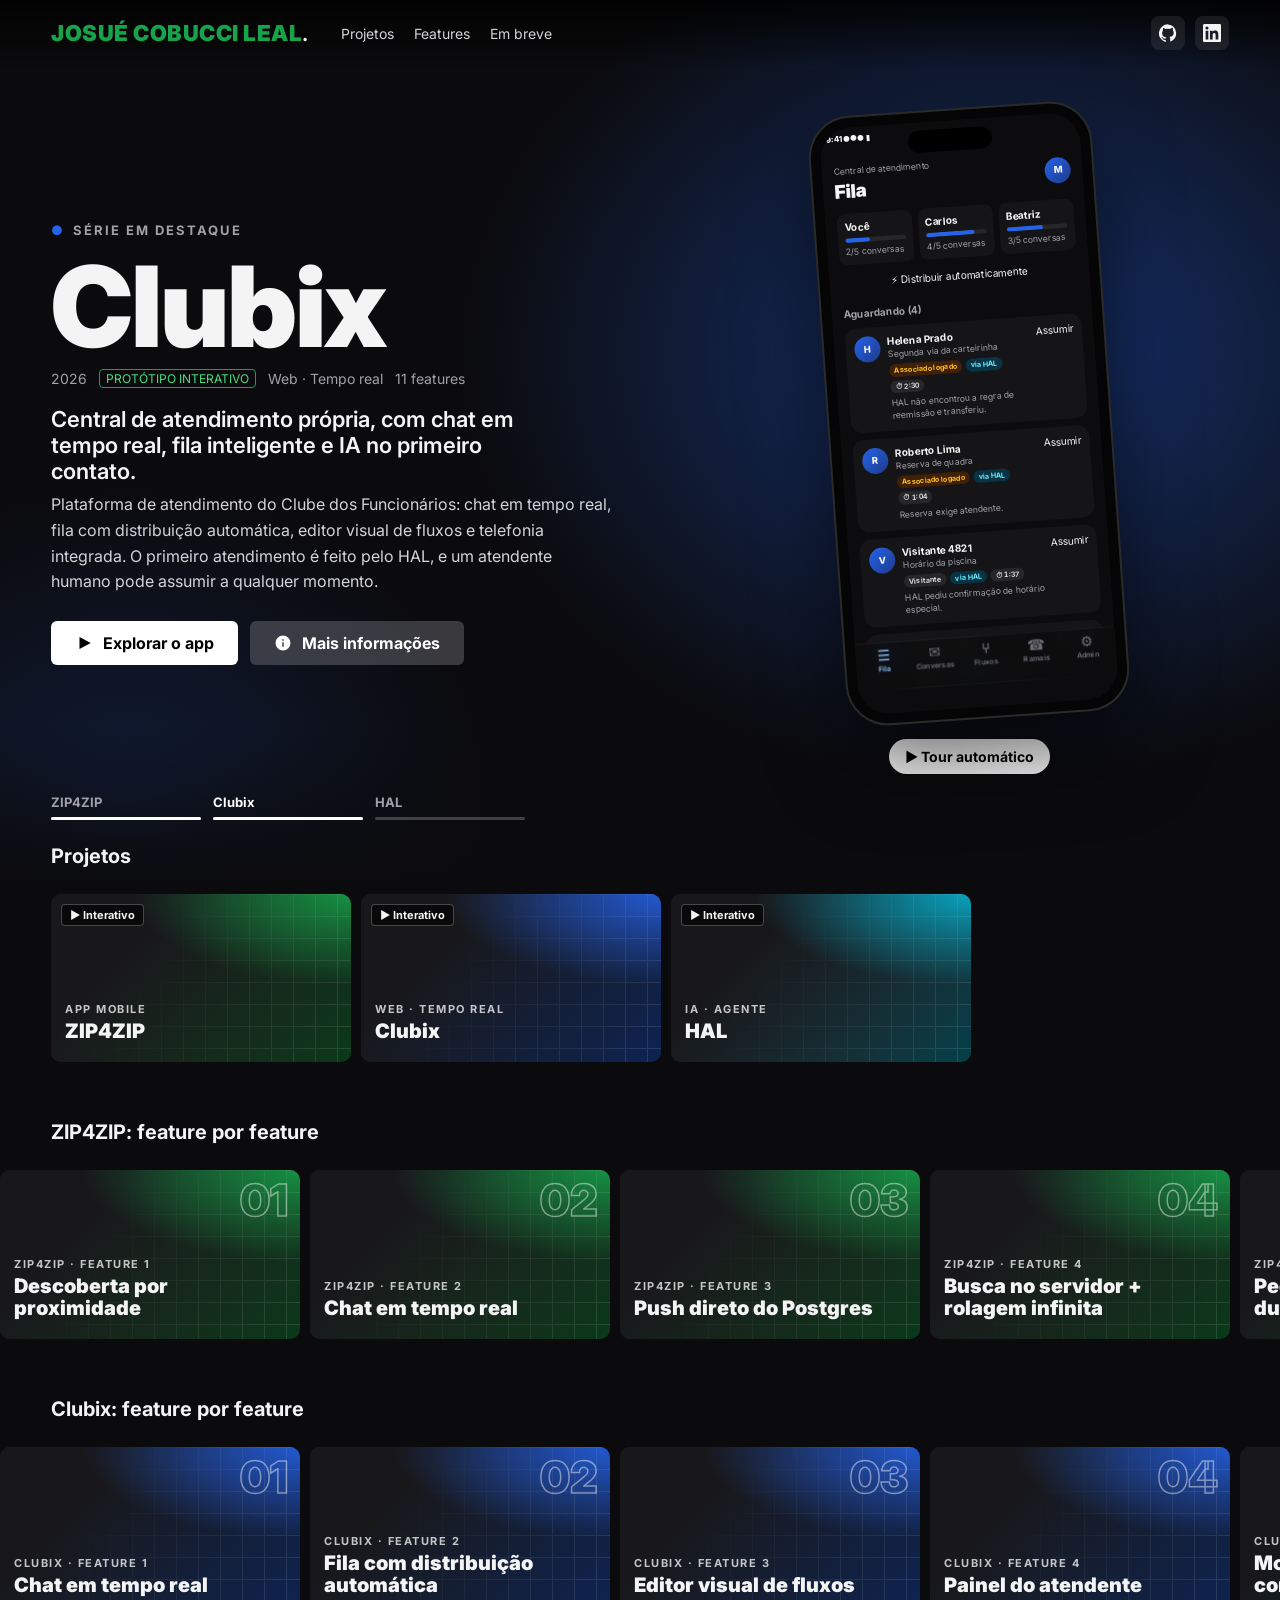
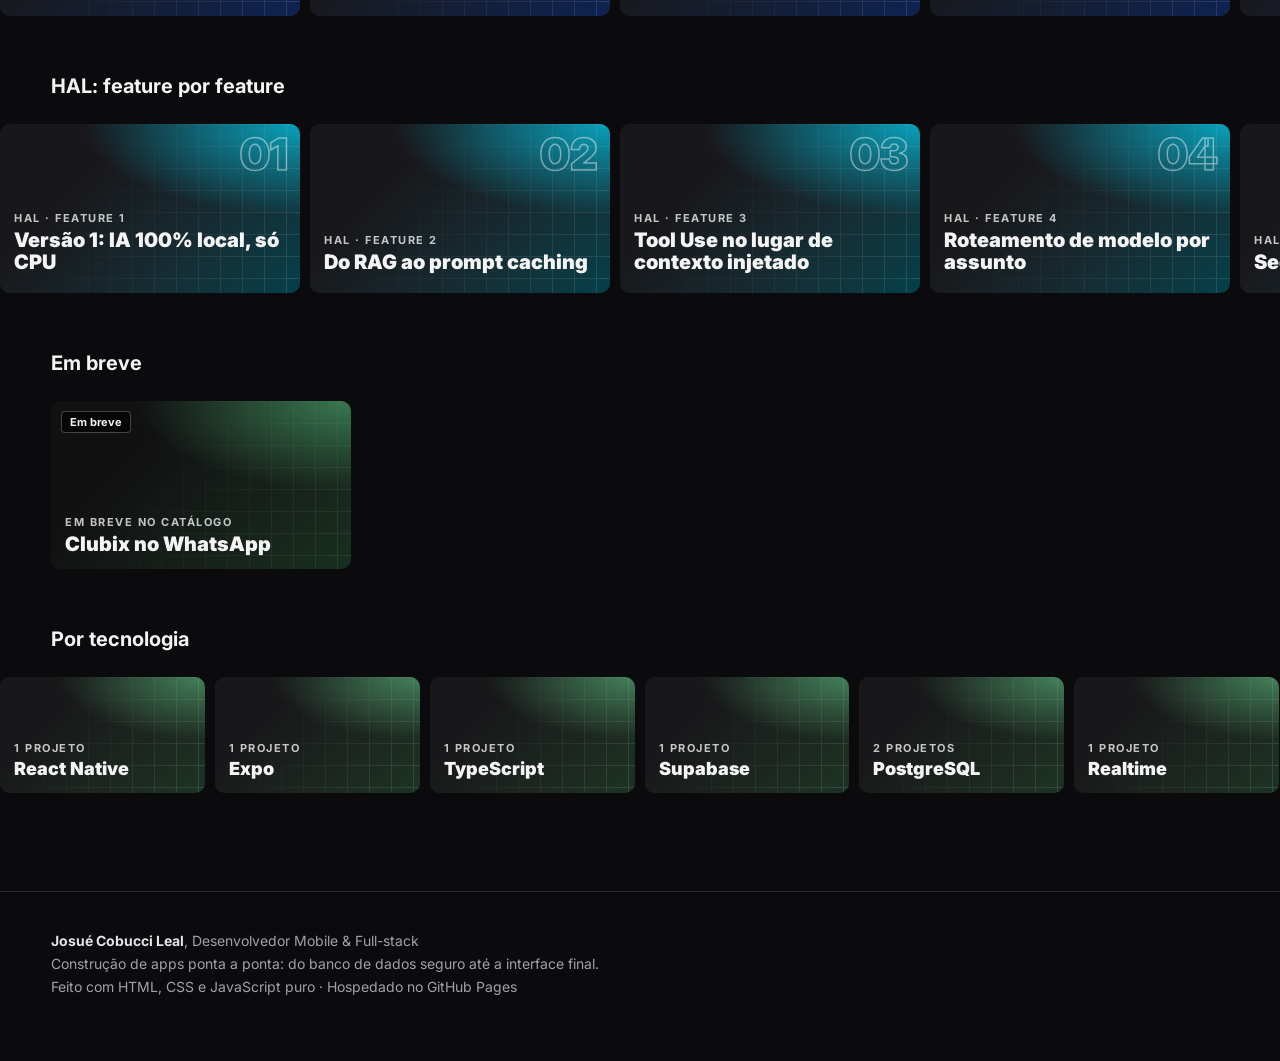
==== commit 9168c2c0: "feat: carrossel automático de séries no banner e fim do vocabulário de episódios - banner passa sozi" ====
--- a/index.html
+++ b/index.html
@@ -17,7 +17,7 @@
     <a class="brand" href="#" id="brand">JOSUÉ<span>.dev</span></a>
     <nav class="nav">
       <a href="#row-projetos">Projetos</a>
-      <a href="#row-episodios">Features</a>
+      <a href="#row-features">Features</a>
       <a href="#row-embreve">Em breve</a>
     </nav>
     <div class="topbar-links" id="topbar-links"></div>
--- a/styles.css
+++ b/styles.css
@@ -45,23 +45,41 @@
 .icon-link svg { width: 18px; height: 18px; fill: currentColor; }
 
 /* ---------- Hero ---------- */
-.hero {
-  position: relative; min-height: min(88vh, 760px);
+.hero { position: relative; overflow: hidden; }
+.hero-track { display: flex; transition: transform .8s cubic-bezier(.65, 0, .25, 1); }
+.hero-slide {
+  flex: none; width: 100%; position: relative; min-height: min(88vh, 760px);
   display: grid; grid-template-columns: 1.1fr .9fr; align-items: center; gap: 24px;
-  padding: 110px var(--gutter) 60px;
-  overflow: hidden;
-}
-.hero::before {
+  padding: 110px var(--gutter) 110px;
+}
+.hero-slide::before {
   content: ""; position: absolute; inset: 0; z-index: -2;
   background:
     radial-gradient(60% 70% at 78% 40%, color-mix(in srgb, var(--hero-accent, var(--accent)) 45%, transparent), transparent 70%),
     radial-gradient(40% 50% at 10% 90%, color-mix(in srgb, var(--hero-accent, var(--accent)) 18%, transparent), transparent 70%),
     var(--bg);
 }
-.hero::after {
+.hero-slide::after {
   content: ""; position: absolute; inset: auto 0 0 0; height: 160px; z-index: -1;
   background: linear-gradient(180deg, transparent, var(--bg));
 }
+.hero-arrow {
+  position: absolute; top: 50%; translate: 0 -50%; z-index: 5; width: 44px; height: 64px; border: 0;
+  background: rgba(0,0,0,.45); color: #fff; font-size: 30px; opacity: 0; transition: opacity .2s; cursor: pointer;
+}
+.hero-arrow.left { left: 0; border-radius: 0 8px 8px 0; }
+.hero-arrow.right { right: 0; border-radius: 8px 0 0 8px; }
+.hero:hover .hero-arrow, .hero-arrow:focus-visible { opacity: 1; }
+.hero-dots { position: absolute; z-index: 5; left: var(--gutter); right: var(--gutter); bottom: 64px; display: flex; gap: 12px; }
+.hero-dot { flex: 0 1 150px; min-width: 0; padding: 8px 0 0; border: 0; background: none; text-align: left; color: #a1a1aa; font-weight: 700; font-size: 13px; cursor: pointer; }
+.hero-dot span { display: block; white-space: nowrap; overflow: hidden; text-overflow: ellipsis; }
+.hero-dot i { display: block; position: relative; height: 3px; margin-top: 7px; border-radius: 2px; overflow: hidden; background: rgba(255,255,255,.22); }
+.hero-dot i::after { content: ""; position: absolute; inset: 0; background: #fff; transform: scaleX(0); transform-origin: left; }
+.hero-dot.done i::after { transform: scaleX(1); }
+.hero-dot.active { color: #fff; }
+.hero-dot.active i::after { animation: hero-fill 7s linear forwards; }
+.hero.paused .hero-dot.active i::after { animation-play-state: paused; }
+@keyframes hero-fill { to { transform: scaleX(1); } }
 .hero-kicker {
   display: inline-flex; align-items: center; gap: 8px;
   font-size: 13px; font-weight: 700; letter-spacing: 2px; text-transform: uppercase; color: var(--muted);
@@ -205,16 +223,16 @@
 .modal-content p { color: #d4d4d8; line-height: 1.6; margin: 0 0 16px; }
 .modal-side { font-size: 14px; color: var(--muted); display: grid; gap: 10px; align-content: start; }
 .modal-side b { color: #e4e4e7; font-weight: 500; }
-.episodes { padding: 0 32px 36px; }
-.episodes h4 { font-size: 22px; margin: 8px 0 12px; }
-.episode {
+.features { padding: 0 32px 36px; }
+.features h4 { font-size: 22px; margin: 8px 0 12px; }
+.feature {
   display: grid; grid-template-columns: 40px 1fr; gap: 16px; padding: 18px 12px;
   border-bottom: 1px solid var(--line); border-radius: 6px;
 }
-.episode:first-of-type { background: #1f1f25; }
-.episode-num { font-size: 22px; color: var(--muted); font-weight: 600; text-align: center; }
-.episode b { display: block; margin-bottom: 6px; }
-.episode p { margin: 0 0 10px; color: var(--muted); font-size: 14px; line-height: 1.55; }
+.feature:first-of-type { background: #1f1f25; }
+.feature-num { font-size: 22px; color: var(--muted); font-weight: 600; text-align: center; }
+.feature b { display: block; margin-bottom: 6px; }
+.feature p { margin: 0 0 10px; color: var(--muted); font-size: 14px; line-height: 1.55; }
 .demo-stage { display: grid; place-items: center; padding: 70px 24px 32px; background: #101013; }
 .demo-note { color: var(--muted); font-size: 13px; text-align: center; margin: 14px 0 0; }
 
@@ -224,7 +242,8 @@
 
 /* ---------- Responsive ---------- */
 @media (max-width: 860px) {
-  .hero { grid-template-columns: 1fr; padding-top: 96px; }
+  .hero-slide { grid-template-columns: 1fr; padding-top: 96px; }
+  .hero-arrow { display: none; }
   .hero-visual { order: -1; }
   .phone { width: 200px; }
   .nav { display: none; }
@@ -232,7 +251,7 @@
 }
 @media (max-width: 480px) {
   .hero-visual { display: none; }
-  .modal-hero, .modal-content, .episodes { padding-left: 18px; padding-right: 18px; }
+  .modal-hero, .modal-content, .features { padding-left: 18px; padding-right: 18px; }
   .card { width: 72vw; }
 }
 @media (prefers-reduced-motion: reduce) {
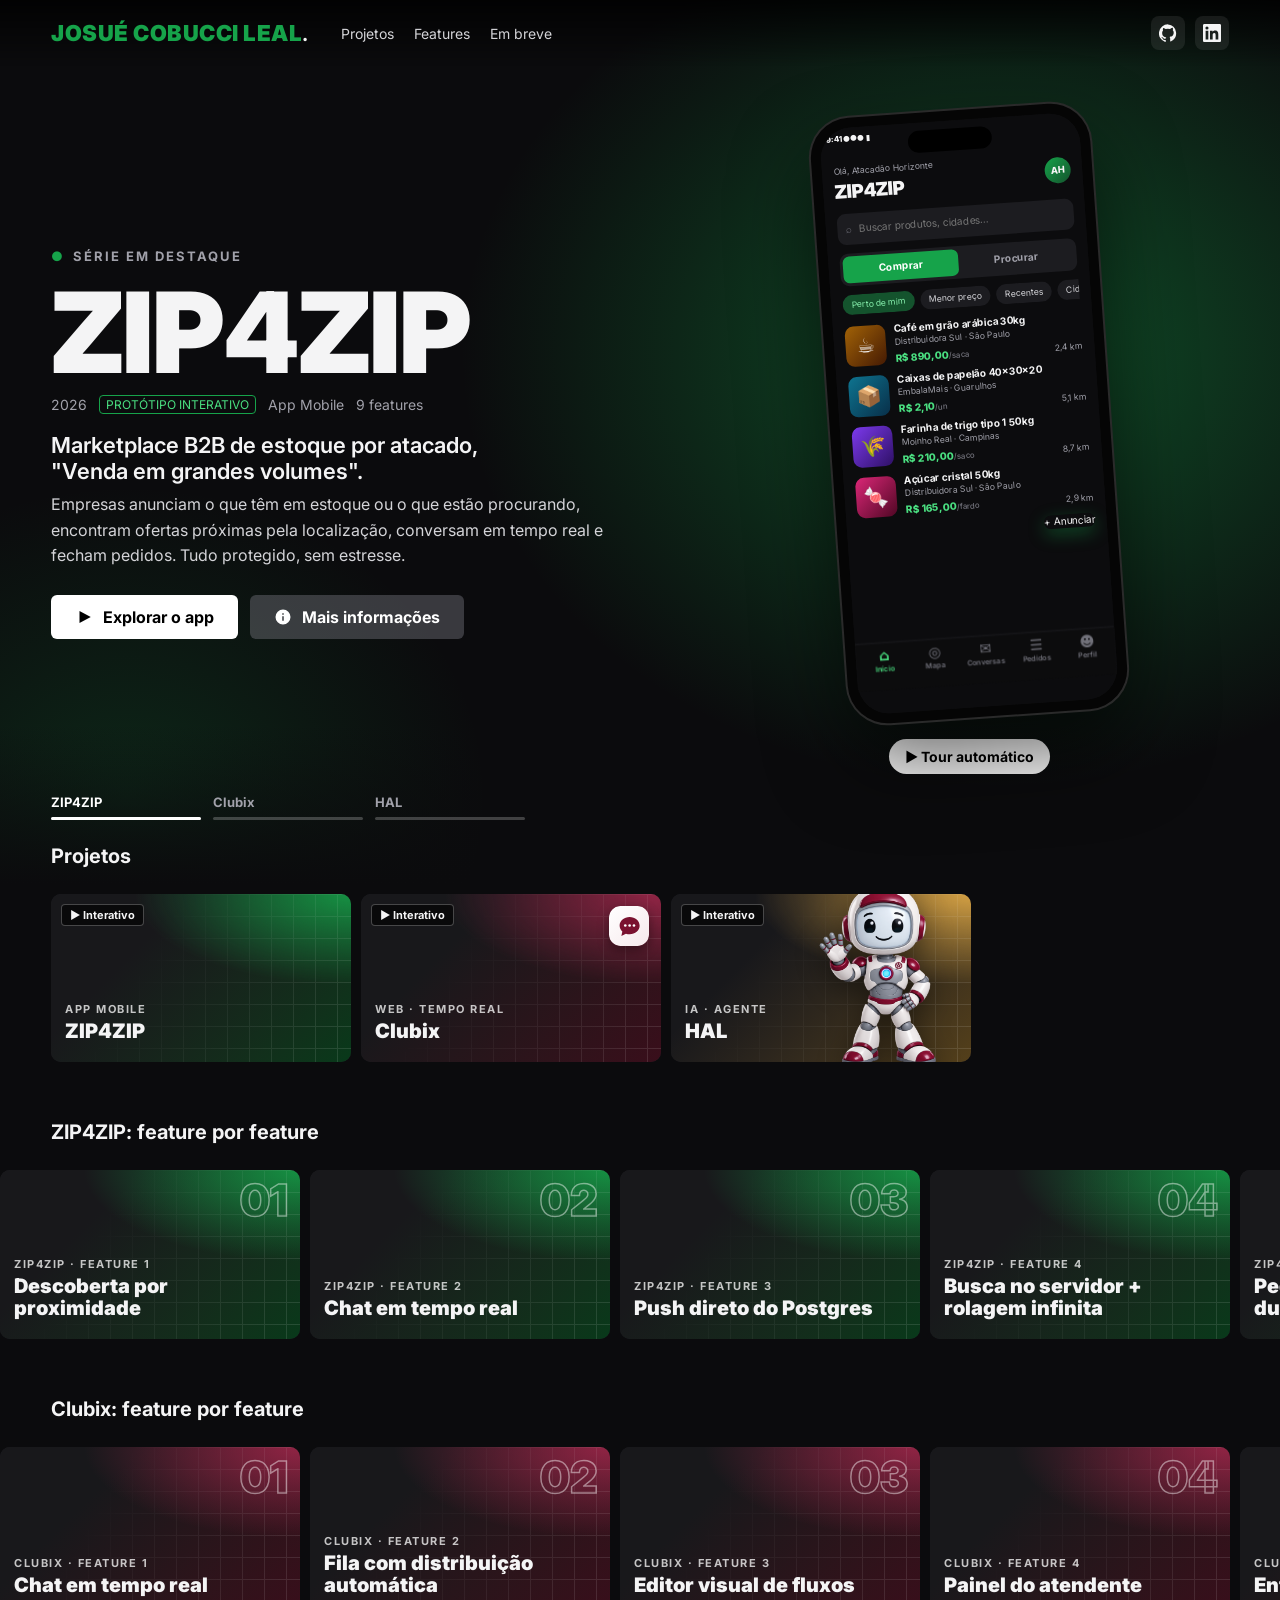
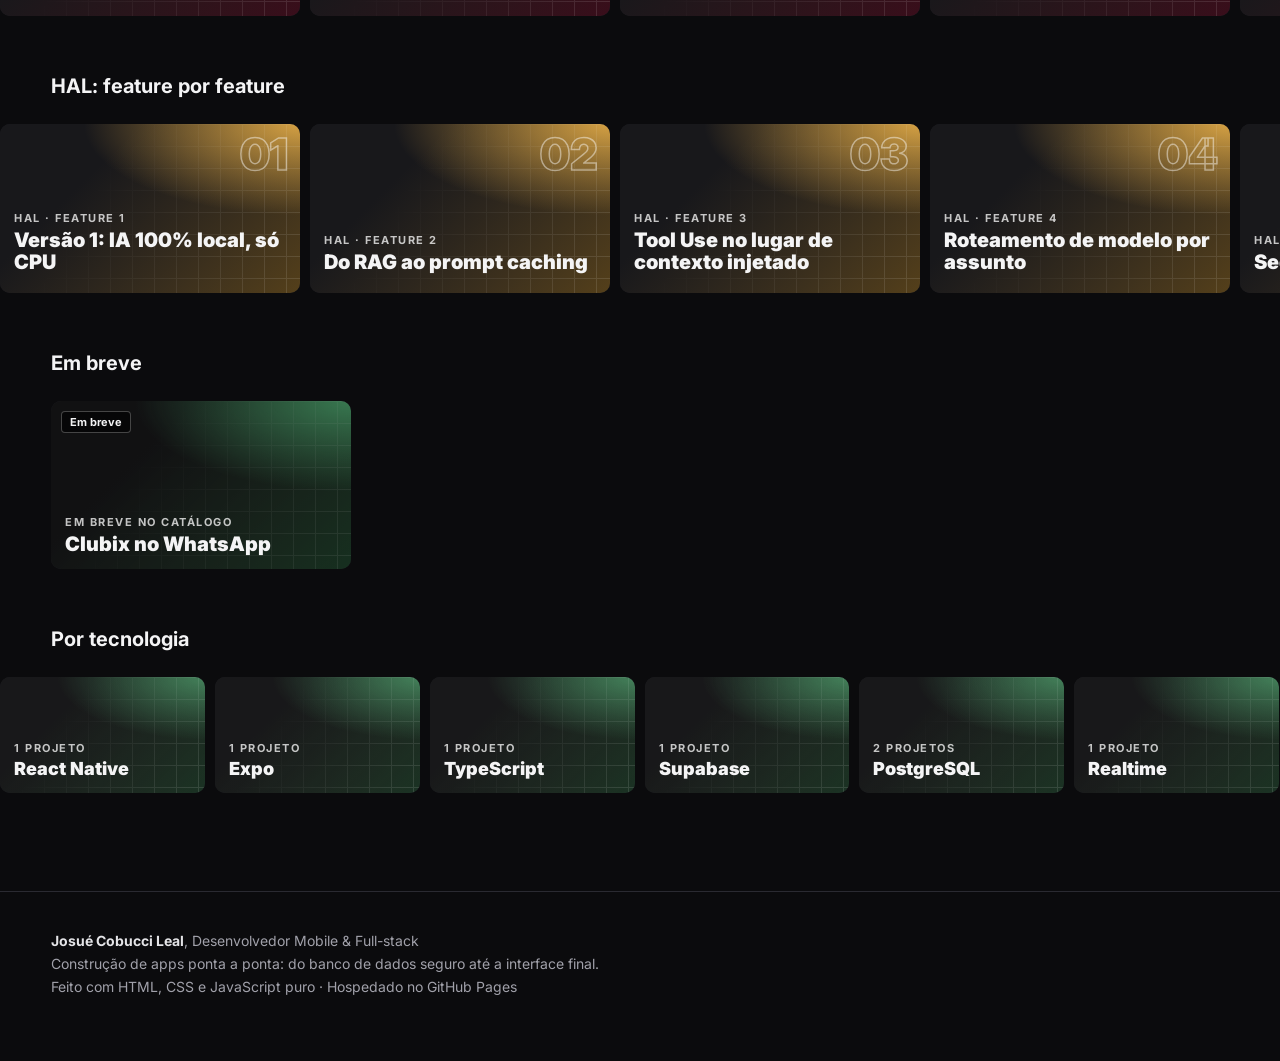
==== commit 3194ef79: "feat: identidade real do Clubix e do HAL, mascote e galeria de telas - protótipos refeitos em grená " ====
--- a/index.html
+++ b/index.html
@@ -8,9 +8,10 @@
   <link rel="icon" href="data:image/svg+xml,<svg xmlns='http://www.w3.org/2000/svg' viewBox='0 0 32 32'><rect width='32' height='32' rx='7' fill='%2316A34A'/><text x='16' y='22' font-family='Arial' font-weight='900' font-size='17' fill='white' text-anchor='middle'>J</text></svg>">
   <link rel="preconnect" href="https://fonts.googleapis.com">
   <link rel="preconnect" href="https://fonts.gstatic.com" crossorigin>
-  <link href="https://fonts.googleapis.com/css2?family=Inter:wght@400;500;600;800;900&display=swap" rel="stylesheet">
+  <link href="https://fonts.googleapis.com/css2?family=Inter:wght@400;500;600;800;900&family=Lexend:wght@500;700&family=Nunito+Sans:wght@400;600;800&display=swap" rel="stylesheet">
   <link rel="stylesheet" href="styles.css">
   <link rel="stylesheet" href="prototype.css">
+  <link rel="stylesheet" href="proto-themes.css">
 </head>
 <body>
   <header class="topbar" id="topbar">
--- a/styles.css
+++ b/styles.css
@@ -274,3 +274,27 @@
 .related-card span { color: #d4d4d8; font-size: 14px; }
 .related-card em { color: var(--c); font-style: normal; font-weight: 700; font-size: 13px; }
 @media (max-width: 480px) { .related { padding-left: 18px; padding-right: 18px; } }
+
+/* Mascote no banner e nos cards */
+.hero-visual.has-art { display: flex; align-items: flex-end; justify-content: center; }
+.hero-art { position: relative; z-index: 2; width: min(300px, 25vw); height: auto; margin: 0 -96px -6px 0; pointer-events: none; filter: drop-shadow(0 22px 28px rgba(0,0,0,.5)); }
+.card-img { position: absolute; right: -4px; bottom: -6px; height: 112%; width: auto; max-width: 62%; object-fit: contain; object-position: bottom right; filter: drop-shadow(0 8px 14px rgba(0,0,0,.45)); pointer-events: none; }
+.card-logo { position: absolute; top: 12px; right: 12px; width: 40px; height: 40px; border-radius: 11px; box-shadow: 0 4px 12px rgba(0,0,0,.4); pointer-events: none; }
+@media (max-width: 860px) { .hero-art { display: none; } }
+
+/* Galeria de telas reais */
+.gallery { padding: 0 32px 24px; }
+.gallery h4 { font-size: 22px; margin: 8px 0 4px; }
+.gallery small { color: var(--muted); display: block; margin-bottom: 12px; font-size: 13px; }
+.gallery-track { display: flex; gap: 12px; overflow-x: auto; padding-bottom: 10px; scrollbar-width: thin; }
+.shot { flex: none; width: 270px; padding: 0; border: 1px solid var(--line); border-radius: 10px; overflow: hidden; background: #0c0c0e; color: inherit; text-align: left; cursor: zoom-in; transition: transform .2s, border-color .2s; }
+.shot:hover, .shot:focus-visible { transform: translateY(-3px); border-color: #71717a; }
+.shot.mobile { width: 140px; }
+.shot img { display: block; width: 100%; aspect-ratio: 16 / 10; object-fit: cover; object-position: top left; background: #fff; }
+.shot.mobile img { aspect-ratio: 9 / 16; object-position: top; }
+.shot span { display: block; padding: 8px 10px; font-size: 12px; color: #d4d4d8; line-height: 1.3; }
+.lightbox { position: fixed; inset: 0; z-index: 70; display: grid; place-items: center; padding: 20px; background: rgba(0,0,0,.9); cursor: zoom-out; animation: pop .2s ease; }
+.lightbox figure { margin: 0; display: grid; gap: 10px; justify-items: center; }
+.lightbox img { max-width: min(96vw, 1440px); max-height: 84vh; border-radius: 8px; background: #fff; }
+.lightbox figcaption { color: #d4d4d8; font-size: 14px; }
+@media (max-width: 480px) { .gallery { padding-left: 18px; padding-right: 18px; } }
--- a/prototype.css
+++ b/prototype.css
@@ -126,147 +126,3 @@
 .proto-controls button:hover { background: #3f3f46; }
 .proto-controls button.primary { background: #fff; color: #000; }
 .proto-hint { color: var(--muted); font-size: 13px; text-align: center; margin: 0; max-width: 40ch; }
-
-/* ===== Temas Clubix (azul) e HAL (ciano): sobrescrevem o verde do ZIP4ZIP ===== */
-.px.t-clubix { --a: #2563EB; --a2: #1e3a8a; --at: #93c5fd; }
-.px.t-hal { --a: #06B6D4; --a2: #164e63; --at: #67e8f9; }
-.px.t-clubix .px-avatar, .px.t-hal .px-avatar { background: linear-gradient(135deg, var(--a), var(--a2)); }
-.px.t-clubix .px-tabs button.on, .px.t-hal .px-tabs button.on { color: var(--at); }
-.px.t-clubix .px-msg.me, .px.t-hal .px-msg.me, .px.t-clubix .px-compose > button:last-child, .px.t-hal .px-compose > button:last-child { background: var(--a); }
-.px.t-hal .px-msg.me { color: #042f3a; }
-.px.t-clubix .px-dot { background: var(--a); }
-.px.t-clubix .px-page, .px.t-hal .px-page { padding-bottom: 96px; }
-.px-head .grow, .px-chat-head .grow, .hl-head .grow { flex: 1; min-width: 0; }
-.px-head h1 { display: block; }
-.px small b { color: #e4e4e7; }
-.cx-count { font-size: 12px; color: var(--at, #a1a1aa); background: #151518; padding: 4px 10px; border-radius: 999px; }
-.cx-h { margin: 18px 0 10px; font-size: 14px; color: #a1a1aa; font-weight: 700; }
-.cx-note { color: #71717a; font-size: 11px; text-align: center; margin: 14px 0 0; }
-.cx-card { background: #151518; border-radius: 16px; padding: 14px; margin-bottom: 12px; display: grid; gap: 8px; }
-.cx-auto { width: 100%; text-align: center !important; padding: 12px; border-radius: 12px; background: var(--a); font-weight: 800; margin: 4px 0 6px; }
-.cx-auto:disabled { opacity: .5; }
-.t-hal .cx-auto { color: #042f3a; }
-
-/* Clubix: fila */
-.cx-team { display: grid; grid-template-columns: repeat(3, 1fr); gap: 8px; margin-bottom: 12px; }
-.cx-att { background: #151518; border-radius: 12px; padding: 10px; display: grid; gap: 5px; }
-.cx-bar { height: 6px; background: #27272a; border-radius: 99px; overflow: hidden; }
-.cx-bar i { display: block; height: 100%; background: var(--a); border-radius: 99px; transition: width .4s; }
-.cx-bar i.full { background: #f59e0b; }
-.cx-q { display: grid; grid-template-columns: 36px 1fr auto; gap: 10px; background: #151518; border-radius: 16px; padding: 12px; align-items: start; }
-.cx-q-body b { display: block; }
-.cx-q-body p { margin: 6px 0 0; font-size: 12px; color: #a1a1aa; line-height: 1.4; }
-.cx-badges { display: flex; flex-wrap: wrap; gap: 5px; margin-top: 6px; }
-.cx-badges span { font-size: 10px; font-weight: 700; padding: 2px 7px; border-radius: 99px; background: #27272a; color: #d4d4d8; }
-.cx-badges .gold { background: #422006; color: #fbbf24; }
-.cx-badges .ia { background: #083344; color: #67e8f9; }
-.cx-badges em { font-style: normal; font-variant-numeric: tabular-nums; }
-.cx-take { background: var(--a); padding: 8px 12px; border-radius: 10px; font-weight: 800; font-size: 12px; }
-.cx-xfer { background: #27272a; padding: 8px 10px; border-radius: 10px; font-size: 12px; font-weight: 700; flex: none; }
-.cx-quick { display: flex; gap: 8px; padding: 8px 14px 0; overflow-x: auto; scrollbar-width: none; }
-.cx-quick button { flex: none; background: #1c1c20; padding: 6px 12px; border-radius: 99px; font-size: 12px; color: var(--at); font-weight: 700; }
-.cx-attach { flex: none; width: 42px; height: 42px; border-radius: 50%; background: #1c1c20; text-align: center; }
-.px-compose input { min-width: 0; }
-
-/* Clubix: fluxos */
-.cx-chip { flex: none; padding: 6px 12px; border-radius: 99px; background: #1c1c20; font-size: 12px; color: #d4d4d8; }
-.cx-chip.on { background: var(--a2); color: var(--at); }
-.px-chips { margin-bottom: 8px; }
-.cx-flow { display: grid; justify-items: center; margin-top: 8px; }
-.cx-block { display: grid; grid-template-columns: 34px 1fr; gap: 12px; align-items: center; width: 100%; background: #151518; border: 1.5px solid #27272a; border-radius: 14px; padding: 12px; transition: all .25s; }
-.cx-block small { margin-top: 2px; }
-.cx-ic { width: 34px; height: 34px; border-radius: 10px; display: grid; place-items: center; background: #27272a; font-size: 15px; }
-.cx-block.ia .cx-ic { background: #083344; color: #67e8f9; }
-.cx-block.fila .cx-ic { background: #422006; color: #fbbf24; }
-.cx-block.cond .cx-ic { background: #3b0764; color: #d8b4fe; }
-.cx-block.active { border-color: var(--a); background: var(--a2); transform: scale(1.02); }
-.cx-block.done { border-color: #14532d; }
-.cx-link { width: 2px; height: 14px; background: #3f3f46; }
-
-/* Clubix: ramais, chamada, admin, sheet */
-.cx-contact { display: flex; align-items: center; gap: 12px; background: #151518; border-radius: 14px; padding: 10px; }
-.cx-presence { width: 9px; height: 9px; border-radius: 50%; background: #3f3f46; }
-.cx-presence.on { background: #22c55e; }
-.cx-call { width: 38px; height: 38px; border-radius: 50%; background: #14532d; text-align: center; }
-.cx-role { display: flex; align-items: center; gap: 10px; width: 100%; padding: 8px; border-radius: 12px; background: #1c1c20; }
-.cx-role span { flex: 1; font-weight: 600; }
-.cx-role em { font-style: normal; font-size: 11px; font-weight: 800; padding: 3px 9px; border-radius: 99px; background: #27272a; }
-.cx-role em.Editor { background: #3b0764; color: #d8b4fe; }
-.cx-role em.Administrador { background: #422006; color: #fbbf24; }
-.cx-arch { display: grid; grid-template-columns: 1fr 1fr; gap: 8px; }
-.cx-arch div { background: #1c1c20; border-radius: 12px; padding: 10px; }
-.cx-arch strong { display: block; font-size: 17px; }
-.cx-prog { height: 8px; background: #27272a; border-radius: 99px; overflow: hidden; }
-.cx-prog i { display: block; height: 100%; background: var(--a); transition: width .25s; }
-.cx-card small.ok, .cx-card .ok { color: #4ade80; }
-.px-overlay[data-layer="sheet"] { background: rgba(0,0,0,.55); transform: translateY(100%); z-index: 30; }
-.px-overlay[data-layer="sheet"].on { transform: none; }
-.cx-sheet-bg { position: absolute; inset: 0; }
-.cx-sheet { position: absolute; left: 0; right: 0; bottom: 0; background: #18181b; border-radius: 22px 22px 0 0; padding: 20px 18px 34px; display: grid; gap: 10px; }
-.cx-sheet p { margin: 0; color: #d4d4d8; line-height: 1.5; }
-.cx-opt { display: flex; justify-content: space-between; padding: 14px; border-radius: 12px; background: #27272a; }
-.px-overlay[data-layer="call"] { z-index: 35; background: radial-gradient(80% 50% at 50% 20%, #172554, #0c0c0e); }
-.cx-call-screen { height: 100%; display: grid; align-content: center; justify-items: center; gap: 10px; padding-bottom: 60px; text-align: center; }
-.cx-call-screen h2 { margin: 6px 0 0; }
-.cx-ring { width: 14px; height: 14px; border-radius: 50%; background: #22c55e; animation: cx-pulse 1.2s infinite; margin-top: 8px; }
-@keyframes cx-pulse { 0% { box-shadow: 0 0 0 0 rgba(34,197,94,.6); } 100% { box-shadow: 0 0 0 26px rgba(34,197,94,0); } }
-.cx-call-actions { display: flex; gap: 28px; margin-top: 60px; }
-.cx-call-actions button { display: grid; justify-items: center; gap: 6px; width: 70px; height: 70px; border-radius: 50%; background: #27272a; place-content: center; font-size: 22px; text-align: center; }
-.cx-call-actions button.on { background: #f59e0b; }
-.cx-call-actions button.end { background: #dc2626; }
-.cx-call-actions span { font-size: 10px; }
-
-/* HAL */
-.px.t-hal .px-page[data-page="0"] { padding: 0; overflow: hidden; }
-.hl-chat { height: 100%; display: flex; flex-direction: column; padding-bottom: 74px; }
-.hl-head { display: flex; align-items: center; gap: 12px; padding: 52px 16px 12px; border-bottom: 1px solid #1f1f23; }
-.hl-logo { width: 40px; height: 40px; border-radius: 12px; background: #0b1720; border: 2px solid #164e63; display: grid; place-items: center; }
-.hl-logo i { width: 16px; height: 16px; border-radius: 50%; background: radial-gradient(circle, #fff 0 12%, #22d3ee 30%, #0e7490 70%); box-shadow: 0 0 12px #22d3ee; animation: hl-eye 3s infinite; }
-@keyframes hl-eye { 50% { box-shadow: 0 0 20px #22d3ee; transform: scale(1.12); } }
-.hl-login { font-size: 11px; font-weight: 800; padding: 6px 10px; border-radius: 99px; background: #27272a; }
-.hl-login.on { background: #164e63; color: #67e8f9; }
-.hl-msgs { flex: 1; overflow-y: auto; padding: 14px; display: flex; flex-direction: column; gap: 10px; scrollbar-width: none; }
-.hl-msgs::-webkit-scrollbar { display: none; }
-.hl-bot { display: grid; gap: 6px; max-width: 88%; align-self: flex-start; }
-.hl-meta { display: flex; flex-wrap: wrap; gap: 5px; }
-.hl-meta span { font-size: 10px; font-weight: 700; padding: 2px 7px; border-radius: 99px; background: #151518; color: #a1a1aa; border: 1px solid #27272a; }
-.hl-meta span:first-child { color: #67e8f9; border-color: #164e63; }
-.hl-handoff { background: var(--a2); color: #a5f3fc; padding: 10px 12px; border-radius: 12px; font-weight: 700; font-size: 12px; }
-.hl-handoff:disabled { background: #052e16; color: #4ade80; }
-.hl-suggest { display: flex; gap: 8px; overflow-x: auto; padding: 8px 14px 0; scrollbar-width: none; }
-.hl-suggest button { flex: none; max-width: 210px; background: #151518; border: 1px solid #27272a; padding: 8px 12px; border-radius: 14px; font-size: 12px; color: #d4d4d8; }
-.hl-sub { color: #a1a1aa; line-height: 1.5; margin: 0 0 12px; }
-.hl-sub b { color: #e4e4e7; font-weight: 600; }
-.hl-pipe { display: grid; justify-items: stretch; }
-.hl-step { display: grid; grid-template-columns: 34px 1fr; gap: 12px; align-items: center; background: #151518; border: 1.5px solid #27272a; border-radius: 14px; padding: 11px; opacity: .55; transition: all .3s; }
-.hl-step span { width: 34px; height: 34px; border-radius: 10px; background: #27272a; display: grid; place-items: center; }
-.hl-step.on { opacity: 1; border-color: #06B6D4; background: #0b1f26; }
-.hl-step.on span { background: #164e63; }
-.hl-step.skip { opacity: .3; }
-.hl-arrow { width: 2px; height: 12px; background: #3f3f46; margin-left: 28px; }
-.hl-why { margin: 12px 0; background: #0b1f26; border: 1px solid #164e63; color: #a5f3fc; padding: 12px; border-radius: 12px; font-size: 13px; line-height: 1.45; }
-.hl-cmp { display: grid; grid-template-columns: 1fr 1fr; gap: 8px; }
-.hl-cmp div { background: #151518; border-radius: 14px; padding: 12px; display: grid; gap: 3px; }
-.hl-cmp b { font-size: 18px; color: #67e8f9; }
-.hl-kpis { display: grid; grid-template-columns: 1fr 1fr; gap: 8px; margin-bottom: 12px; }
-.hl-kpis div { background: #151518; border-radius: 14px; padding: 12px; }
-.hl-kpis b { display: block; font-size: 22px; margin-top: 2px; }
-.hl-bar { display: grid; grid-template-columns: 92px 1fr 34px; gap: 8px; align-items: center; font-size: 12px; }
-.hl-bar div { height: 8px; background: #27272a; border-radius: 99px; overflow: hidden; }
-.hl-bar i { display: block; height: 100%; background: var(--a); border-radius: 99px; }
-.hl-bar em { font-style: normal; color: #a1a1aa; text-align: right; }
-.hl-gap { display: flex; justify-content: space-between; align-items: center; gap: 10px; background: #1c1c20; border-radius: 12px; padding: 10px; }
-.hl-gap b { font-size: 13px; display: block; }
-.hl-gap button { flex: none; background: var(--a); color: #042f3a; padding: 7px 10px; border-radius: 9px; font-weight: 800; font-size: 12px; }
-.hl-gap em { font-style: normal; color: #4ade80; font-weight: 800; font-size: 12px; }
-.hl-gap.done { opacity: .75; }
-.hl-score { display: flex; align-items: center; gap: 14px; background: #0b1f26; border: 1px solid #164e63; border-radius: 16px; padding: 14px; margin-bottom: 12px; }
-.hl-score b { font-size: 40px; color: #67e8f9; line-height: 1; }
-.hl-score span { color: #d4d4d8; line-height: 1.4; font-size: 13px; }
-.hl-score em { color: #4ade80; font-style: normal; font-weight: 800; }
-.hl-atk { display: flex; justify-content: space-between; gap: 10px; align-items: center; background: #151518; border-radius: 14px; padding: 12px; }
-.hl-atk code { display: block; font-size: 11px; color: #a1a1aa; margin: 4px 0; word-break: break-all; font-family: ui-monospace, monospace; }
-.hl-atk .ok { color: #4ade80; font-size: 12px; font-weight: 700; }
-.hl-atk .run { color: #fbbf24; font-size: 12px; }
-.hl-atk button { flex: none; background: #27272a; padding: 8px 12px; border-radius: 10px; font-weight: 800; font-size: 12px; }
-.hl-atk button:disabled { color: #4ade80; }
--- a/proto-themes.css
+++ b/proto-themes.css
@@ -0,0 +1,226 @@
+/* Temas dos protótipos do Clubix e do HAL, com a identidade real (tokens extraídos do CSS do Clubix).
+   Claro por padrão; o botão de lua do app alterna para o tema noturno (.dark), como no sistema real. */
+
+.px.t-clubix, .px.t-hal {
+  --bg: #F7F0F2; --surface: #FFFFFF; --surface2: #F6E9EC; --sunken: #FBF7F8; --line: #E6D3D8;
+  --text: #2B1216; --muted: #8A6A70;
+  --a: #7A1230; --a2: #56091F; --a3: #A83A56; --amber: #F0B54A; --amber-bg: #FFF1D3; --amber-tx: #7A4B00;
+  --ok: #276B41; --ok-bg: #E3F2E8; --err: #C0392B; --shell: #170509;
+  background: var(--bg); color: var(--text);
+  font-family: 'Century Gothic', 'Avenir Next', 'Trebuchet MS', 'Segoe UI', system-ui, sans-serif;
+}
+.px.t-hal {
+  --bg: #F6F1F3; --line: #EADFE3; --text: #2B1A20; --muted: #6B5660; --a: #7A1535; --a2: #4A0A1E;
+  font-family: 'Nunito Sans', 'Segoe UI', system-ui, sans-serif;
+}
+.px.t-hal h1, .px.t-hal .px-apptitle b, .px.t-hal .hl-kpis b { font-family: Lexend, 'Nunito Sans', system-ui, sans-serif; }
+.px.dark {
+  --bg: #131012; --surface: #1D191B; --surface2: #2A2427; --sunken: #171416; --line: #3B3438;
+  --text: #ECE6E8; --muted: #AB9FA4; --a: #A3274C; --a2: #86203F; --a3: #EE8FA8;
+  --amber-bg: #3a2a0c; --amber-tx: #F0C36D; --ok: #8FD6AA; --ok-bg: #12301f; --err: #F5A3AE;
+}
+.px.t-hal.dark { --a: #B63B63; --a2: #9C2F52; }
+
+/* ----- Estrutura comum ----- */
+.px.t-clubix small, .px.t-hal small { color: var(--muted); }
+.px.t-clubix .px-status, .px.t-hal .px-status { color: #fff; }
+.px.t-clubix .px-page, .px.t-hal .px-page { padding: 0 0 96px; }
+.px-appbar { display: flex; align-items: center; gap: 10px; padding: 46px 16px 14px; background: linear-gradient(115deg, var(--a2) 0%, var(--a) 100%); color: #fff; }
+.px-logo { width: 38px; height: 38px; flex: none; border-radius: 11px; overflow: hidden; display: block; }
+.px-logo svg, .px-logo img { width: 100%; height: 100%; display: block; }
+.px-apptitle { flex: 1; min-width: 0; }
+.px-apptitle b { display: block; font-size: 15px; line-height: 1.15; }
+.px-apptitle small { color: rgba(255,255,255,.78) !important; font-size: 9.5px; letter-spacing: 1.4px; font-weight: 700; }
+.px-moon { width: 34px; height: 34px; border-radius: 50%; border: 1.5px solid rgba(255,255,255,.4) !important; background: rgba(255,255,255,.12) !important; text-align: center; font-size: 15px; color: #fff; }
+.px-body { padding: 16px 16px 0; }
+.px.t-clubix .px-head h1, .px.t-hal .px-head h1 { font-size: 22px; color: var(--a2); letter-spacing: -.2px; }
+.px.dark.t-clubix .px-head h1, .px.dark.t-hal .px-head h1 { color: var(--text); }
+.px.t-clubix .px-avatar, .px.t-hal .px-avatar { background: var(--a); color: #fff; }
+.px.t-clubix .px-search, .px.t-hal .px-search { background: var(--surface); border: 1px solid var(--line); }
+.px.t-clubix .px-search input, .px.t-hal .px-search input { color: var(--text); }
+.px.t-clubix .px-empty, .px.t-hal .px-empty { color: var(--muted); }
+.px.t-clubix .px-row, .px.t-hal .px-row, .cx-q, .cx-att, .cx-contact, .cx-card, .hl-kpis .k, .hl-gap, .hl-atk, .hl-cmp div, .hl-pipe .hl-step, .cx-block {
+  background: var(--surface); border: 1px solid var(--line); box-shadow: 0 1px 2px rgba(74,10,30,.04);
+}
+.px.t-clubix .px-row:active { background: var(--surface2); }
+.px.t-clubix .px-row-body b, .px-order-body b { color: var(--text); }
+.px.t-clubix .px-row-body span { color: var(--muted); }
+.px.t-clubix .px-dot { background: var(--a); }
+.px.t-clubix .px-tabs, .px.t-hal .px-tabs { background: var(--surface); border-top: 1px solid var(--line); backdrop-filter: none; }
+.px.t-clubix .px-tabs button, .px.t-hal .px-tabs button { color: var(--muted); }
+.px.t-clubix .px-tabs button.on, .px.t-hal .px-tabs button.on { color: var(--a); }
+.px.dark .px-tabs button.on { color: var(--a3); }
+.px.t-clubix .px-toast, .px.t-hal .px-toast { background: var(--a2); color: #fff; }
+.px.t-clubix .px-overlay, .px.t-hal .px-overlay { background: var(--bg); }
+
+/* Chat */
+.px.t-clubix .px-chat-head { border-bottom: 1px solid var(--line); background: var(--surface); padding-top: 46px; }
+.px.t-clubix .px-chat-head b { color: var(--a2); }
+.px.dark.t-clubix .px-chat-head b { color: var(--text); }
+.px.t-clubix .px-back.dark { background: var(--surface); border: 1.5px solid var(--a) !important; color: var(--a); }
+.px.t-clubix .px-msgs, .px.t-hal .px-msgs { background: var(--sunken); }
+.px.t-clubix .px-msg, .px.t-hal .px-msg { background: var(--surface); border: 1px solid var(--line); color: var(--text); }
+.px.t-clubix .px-msg.me, .px.t-hal .px-msg.me { background: var(--a); border-color: var(--a); color: #fff; }
+.px.t-clubix .px-msg.typing i, .px.t-hal .px-msg.typing i { background: var(--muted); }
+.px.t-clubix .px-compose, .px.t-hal .px-compose { border-top: 0; background: var(--surface); }
+.px.t-clubix .px-compose input, .px.t-hal .px-compose input { background: var(--surface); border: 1px solid var(--line); border-radius: 8px; padding: 11px 12px; color: var(--text); }
+.px.t-clubix .px-compose > button:last-child, .px.t-hal .px-compose > button:last-child { width: auto; height: auto; border-radius: 8px; padding: 0 16px; background: var(--a); color: #fff; font-weight: 800; }
+
+/* ----- Clubix ----- */
+.cx-count { font-size: 12px; color: var(--a); background: var(--surface2); padding: 4px 10px; border-radius: 999px; font-weight: 700; }
+.cx-h { margin: 18px 0 10px; font-size: 12px; color: var(--muted); font-weight: 800; text-transform: uppercase; letter-spacing: 1.2px; }
+.cx-note { color: var(--muted); font-size: 11px; text-align: center; margin: 14px 0 0; }
+.cx-card { border-radius: 14px; padding: 14px; margin-bottom: 12px; display: grid; gap: 8px; }
+.cx-card > b { color: var(--a2); }
+.px.dark .cx-card > b { color: var(--text); }
+.cx-auto { width: 100%; text-align: center !important; padding: 12px; border-radius: 8px; background: var(--a); color: #fff; font-weight: 800; margin: 4px 0 6px; }
+.cx-auto:disabled { opacity: .55; }
+.cx-team { display: grid; grid-template-columns: repeat(3, 1fr); gap: 8px; margin-bottom: 12px; }
+.cx-att { border-radius: 12px; padding: 10px; display: grid; gap: 5px; }
+.cx-bar { height: 6px; background: var(--surface2); border-radius: 99px; overflow: hidden; }
+.cx-bar i { display: block; height: 100%; background: var(--a); border-radius: 99px; transition: width .4s; }
+.cx-bar i.full { background: var(--amber); }
+.cx-q { display: grid; grid-template-columns: 36px 1fr auto; gap: 10px; border-radius: 14px; padding: 12px; align-items: start; }
+.cx-q-body b { display: block; color: var(--text); }
+.cx-q-body p { margin: 6px 0 0; font-size: 12px; color: var(--muted); line-height: 1.4; }
+.cx-badges { display: flex; flex-wrap: wrap; gap: 5px; margin-top: 6px; }
+.cx-badges span { font-size: 10px; font-weight: 700; padding: 2px 7px; border-radius: 99px; background: var(--surface2); color: var(--muted); }
+.cx-badges .gold { background: var(--amber-bg); color: var(--amber-tx); }
+.cx-badges .ia { background: var(--a); color: #fff; }
+.cx-badges em { font-style: normal; font-variant-numeric: tabular-nums; }
+.cx-take { background: var(--a); color: #fff; padding: 8px 12px; border-radius: 8px; font-weight: 800; font-size: 12px; }
+.cx-xfer { background: var(--surface); border: 1px solid var(--line) !important; color: var(--a); padding: 8px 10px; border-radius: 8px; font-size: 12px; font-weight: 700; flex: none; }
+.cx-quick { display: flex; gap: 8px; padding: 8px 14px 0; overflow-x: auto; scrollbar-width: none; background: var(--surface); }
+.cx-quick button { flex: none; background: var(--surface2); padding: 6px 12px; border-radius: 99px; font-size: 12px; color: var(--a); font-weight: 700; }
+.cx-attach { flex: none; width: 42px; height: 42px; border-radius: 8px; background: var(--surface); border: 1px solid var(--line) !important; text-align: center; }
+.px-compose input { min-width: 0; }
+.cx-chip { flex: none; padding: 6px 12px; border-radius: 99px; background: var(--surface2); font-size: 12px; color: var(--muted); font-weight: 700; }
+.cx-chip.on { background: var(--a); color: #fff; }
+.px.t-clubix .px-chips { margin-bottom: 8px; }
+.cx-flow { display: grid; justify-items: center; margin-top: 8px; }
+.cx-block { display: grid; grid-template-columns: 34px 1fr; gap: 12px; align-items: center; width: 100%; border-left: 4px solid var(--a3); border-radius: 12px; padding: 12px; transition: all .25s; }
+.cx-block small { margin-top: 2px; }
+.cx-ic { width: 34px; height: 34px; border-radius: 10px; display: grid; place-items: center; background: var(--surface2); color: var(--a); font-size: 15px; }
+.cx-block.start { background: var(--surface2); border-left-color: var(--a2); }
+.cx-block.menu, .cx-block.cond { border-left-color: var(--amber); }
+.cx-block.ia { border-left-color: var(--a); }
+.cx-block.ia .cx-ic { background: var(--a); color: #fff; }
+.cx-block.fila .cx-ic { background: var(--amber-bg); color: var(--amber-tx); }
+.cx-block.active { border-color: var(--a); background: var(--surface2); transform: scale(1.02); box-shadow: 0 6px 18px rgba(122,18,48,.18); }
+.cx-block.done { border-color: var(--ok); }
+.cx-link { width: 2px; height: 14px; background: var(--line); }
+.cx-contact { display: flex; align-items: center; gap: 12px; border-radius: 14px; padding: 10px; }
+.cx-presence { width: 9px; height: 9px; border-radius: 50%; background: var(--line); }
+.cx-presence.on { background: #3A9D5D; }
+.cx-call { width: 38px; height: 38px; border-radius: 50%; background: #3A9D5D; color: #fff; text-align: center; }
+.cx-role { display: flex; align-items: center; gap: 10px; width: 100%; padding: 8px; border-radius: 10px; background: var(--surface2); color: var(--text); }
+.cx-role span { flex: 1; font-weight: 600; }
+.cx-role em { font-style: normal; font-size: 11px; font-weight: 800; padding: 3px 9px; border-radius: 99px; background: var(--surface); color: var(--muted); }
+.cx-role em.Editor { background: var(--amber-bg); color: var(--amber-tx); }
+.cx-role em.Administrador { background: var(--a); color: #fff; }
+.cx-arch { display: grid; grid-template-columns: 1fr 1fr; gap: 8px; }
+.cx-arch div { background: var(--surface2); border-radius: 10px; padding: 10px; }
+.cx-arch strong { display: block; font-size: 17px; color: var(--a2); }
+.px.dark .cx-arch strong { color: var(--text); }
+.cx-prog { height: 8px; background: var(--surface2); border-radius: 99px; overflow: hidden; }
+.cx-prog i { display: block; height: 100%; background: var(--a); transition: width .25s; }
+.cx-card small.ok, .cx-card .ok { color: var(--ok); }
+.px-overlay[data-layer="sheet"] { background: rgba(23,5,9,.6) !important; transform: translateY(100%); z-index: 30; }
+.px-overlay[data-layer="sheet"].on { transform: none; }
+.cx-sheet-bg { position: absolute; inset: 0; }
+.cx-sheet { position: absolute; left: 0; right: 0; bottom: 0; background: var(--surface); border-radius: 22px 22px 0 0; padding: 20px 18px 34px; display: grid; gap: 10px; }
+.cx-sheet p { margin: 0; color: var(--text); line-height: 1.5; }
+.cx-opt { display: flex; justify-content: space-between; padding: 14px; border-radius: 10px; background: var(--surface2); color: var(--text); }
+.px-overlay[data-layer="call"] { z-index: 35; background: radial-gradient(80% 50% at 50% 20%, var(--a), var(--shell)) !important; color: #fff; }
+.px.t-clubix .px-overlay[data-layer="call"] small { color: rgba(255,255,255,.8); }
+.cx-call-screen { height: 100%; display: grid; align-content: center; justify-items: center; gap: 10px; padding-bottom: 60px; text-align: center; }
+.cx-call-screen h2 { margin: 6px 0 0; }
+.cx-ring { width: 14px; height: 14px; border-radius: 50%; background: #3A9D5D; animation: cx-pulse 1.2s infinite; margin-top: 8px; }
+@keyframes cx-pulse { 0% { box-shadow: 0 0 0 0 rgba(58,157,93,.6); } 100% { box-shadow: 0 0 0 26px rgba(58,157,93,0); } }
+.cx-call-actions { display: flex; gap: 28px; margin-top: 60px; }
+.cx-call-actions button { display: grid; justify-items: center; gap: 6px; width: 70px; height: 70px; border-radius: 50%; background: rgba(255,255,255,.18); color: #fff; place-content: center; font-size: 22px; text-align: center; }
+.cx-call-actions button.on { background: var(--amber); color: #000; }
+.cx-call-actions button.end { background: #dc2626; }
+.cx-call-actions span { font-size: 10px; }
+
+/* ----- HAL ----- */
+.px.t-hal .px-page[data-page="0"] { padding: 0; overflow: hidden; background: var(--shell); }
+.hl-chat { height: 100%; display: flex; flex-direction: column; background: radial-gradient(circle at 1px 1px, rgba(255,255,255,.05) 1px, transparent 0) 0 0 / 18px 18px, var(--shell); }
+.hl-mascot-av { width: 38px; height: 38px; flex: none; border-radius: 50%; background: #fff; overflow: hidden; border: 2px solid rgba(255,255,255,.7); }
+.hl-mascot-av img { width: 150%; margin: -6% 0 0 -25%; display: block; }
+.hl-card { flex: 1; min-height: 0; margin: 14px 14px 88px; background: var(--surface); border-radius: 22px; padding: 12px; display: flex; flex-direction: column; gap: 8px; box-shadow: 0 8px 28px rgba(0,0,0,.4); }
+.hl-card-top { display: flex; align-items: center; justify-content: space-between; gap: 8px; }
+.hl-pill { display: inline-flex; align-items: center; gap: 6px; font-size: 11px; font-weight: 700; padding: 5px 10px; border-radius: 99px; background: var(--ok-bg); color: var(--ok); }
+.hl-pill i { width: 7px; height: 7px; border-radius: 50%; background: #3A9D5D; }
+.hl-login { font-size: 11px; font-weight: 800; padding: 6px 10px; border-radius: 99px; background: var(--surface2); color: var(--muted); }
+.hl-login.on { background: var(--a); color: #fff; }
+.hl-msgs { flex: 1; overflow-y: auto; padding: 10px; border: 1px solid var(--line); border-radius: 14px; display: flex; flex-direction: column; gap: 8px; scrollbar-width: none; }
+.hl-msgs::-webkit-scrollbar { display: none; }
+.hl-bot { display: grid; gap: 6px; max-width: 92%; align-self: flex-start; }
+.hl-bot .px-msg { max-width: 100%; }
+.px-msg small { display: block; font-size: 9.5px; opacity: .75; margin-bottom: 3px; color: inherit !important; }
+.hl-meta { display: flex; flex-wrap: wrap; gap: 5px; }
+.hl-meta span { font-size: 10px; font-weight: 700; padding: 2px 7px; border-radius: 99px; background: var(--surface2); color: var(--muted); }
+.hl-meta span:first-child { background: var(--a); color: #fff; }
+.hl-handoff { background: var(--surface2); border: 1px solid var(--a) !important; color: var(--a); padding: 10px 12px; border-radius: 8px; font-weight: 800; font-size: 12px; }
+.hl-handoff:disabled { border-color: var(--ok) !important; background: var(--ok-bg); color: var(--ok); }
+.hl-suggest { display: flex; gap: 6px; overflow-x: auto; scrollbar-width: none; }
+.hl-suggest button { flex: none; max-width: 190px; background: var(--surface); border: 1px solid var(--line); padding: 7px 10px; border-radius: 10px; font-size: 11.5px; color: var(--a); font-weight: 600; }
+.hl-card .px-compose { padding: 0; gap: 6px; }
+.hl-attach { flex: none; width: 40px; height: 40px; border-radius: 8px; background: var(--surface); border: 1px solid var(--line) !important; text-align: center; }
+.hl-actions { display: grid; grid-template-columns: 1fr 1fr; gap: 8px; }
+.hl-actions button { text-align: center; padding: 9px 6px; border-radius: 8px; border: 1.5px solid var(--a3) !important; color: var(--a); font-weight: 800; font-size: 12px; background: var(--surface); }
+.hl-sub { color: var(--muted); line-height: 1.5; margin: 0 0 12px; }
+.hl-sub b { color: var(--text); font-weight: 600; }
+.hl-pipe { display: grid; }
+.hl-step { display: grid; grid-template-columns: 34px 1fr; gap: 12px; align-items: center; border-radius: 14px; padding: 11px; opacity: .55; transition: all .3s; }
+.hl-step span { width: 34px; height: 34px; border-radius: 10px; background: var(--surface2); display: grid; place-items: center; }
+.hl-step.on { opacity: 1; border-color: var(--a); }
+.hl-step.on span { background: var(--a); color: #fff; }
+.hl-step.skip { opacity: .3; }
+.hl-arrow { width: 2px; height: 12px; background: var(--line); margin-left: 28px; }
+.hl-why { margin: 12px 0; background: var(--amber-bg); border: 1px solid var(--amber); color: var(--amber-tx); padding: 12px; border-radius: 12px; font-size: 13px; line-height: 1.45; }
+.hl-cmp { display: grid; grid-template-columns: 1fr 1fr; gap: 8px; }
+.hl-cmp div { border-radius: 14px; padding: 12px; display: grid; gap: 3px; }
+.hl-cmp b { font-size: 18px; color: var(--a); }
+.hl-pills { display: flex; flex-wrap: wrap; gap: 6px; margin: -6px 0 12px; }
+.hl-pills span { font-size: 11px; font-weight: 700; padding: 5px 10px; border-radius: 99px; background: var(--ok-bg); color: var(--ok); }
+.hl-kpis { display: grid; grid-template-columns: 1fr 1fr; gap: 8px; margin-bottom: 12px; }
+.hl-kpis .k { border-radius: 16px; padding: 12px; display: grid; gap: 4px; align-content: start; }
+.hl-kpis .k b { font-size: 24px; color: var(--text); line-height: 1.1; }
+.hl-kpis .k em { font-style: normal; font-size: 11px; color: var(--muted); }
+.hl-kpis .k.main { background: var(--a); border-color: var(--a); }
+.hl-kpis .k.main small, .hl-kpis .k.main b, .hl-kpis .k.main em { color: #fff; }
+.hl-meter { height: 6px; background: var(--surface2); border-radius: 99px; overflow: hidden; }
+.hl-meter i { display: block; height: 100%; background: var(--ok); }
+.hl-days { display: flex; align-items: flex-end; gap: 7px; height: 120px; padding-top: 6px; }
+.hl-days div { flex: 1; display: grid; justify-items: center; gap: 3px; align-content: end; height: 100%; }
+.hl-days i { display: block; width: 100%; border-radius: 4px 4px 0 0; background: var(--a); }
+.hl-days i.sem { background: var(--amber); border-radius: 4px 4px 0 0; }
+.hl-days small { font-size: 9px; }
+.hl-days em { font-style: normal; font-size: 9.5px; font-weight: 700; color: var(--muted); }
+.hl-bar { display: grid; grid-template-columns: 92px 1fr 34px; gap: 8px; align-items: center; font-size: 12px; }
+.hl-bar div { height: 8px; background: var(--surface2); border-radius: 99px; overflow: hidden; }
+.hl-bar i { display: block; height: 100%; background: var(--a); border-radius: 99px; }
+.hl-bar em { font-style: normal; color: var(--muted); text-align: right; }
+.hl-gap { display: flex; justify-content: space-between; align-items: center; gap: 10px; border-radius: 12px; padding: 10px; }
+.hl-gap b { font-size: 13px; display: block; color: var(--text); }
+.hl-gap button { flex: none; background: var(--a); color: #fff; padding: 7px 10px; border-radius: 8px; font-weight: 800; font-size: 12px; }
+.hl-gap em { font-style: normal; color: var(--ok); font-weight: 800; font-size: 12px; }
+.hl-gap.done { opacity: .75; }
+.hl-state { display: grid; grid-template-columns: 1fr 1fr; gap: 8px; }
+.hl-state div { background: var(--surface2); border-radius: 10px; padding: 10px; display: grid; gap: 3px; }
+.hl-state small { font-size: 9.5px; font-weight: 800; letter-spacing: 1px; text-transform: uppercase; }
+.hl-state b { font-size: 13px; color: var(--text); }
+.hl-state code { font-size: 10px; background: var(--surface); border-radius: 6px; padding: 2px 6px; color: var(--muted); width: fit-content; }
+.hl-score { display: flex; align-items: center; gap: 14px; background: var(--a); border-radius: 16px; padding: 14px; margin-bottom: 12px; color: #fff; }
+.hl-score b { font-size: 40px; line-height: 1; }
+.hl-score span { line-height: 1.4; font-size: 13px; }
+.hl-score em { color: var(--amber); font-style: normal; font-weight: 800; }
+.hl-atk { display: flex; justify-content: space-between; gap: 10px; align-items: center; border-radius: 14px; padding: 12px; }
+.hl-atk b { color: var(--text); }
+.hl-atk code { display: block; font-size: 11px; color: var(--muted); margin: 4px 0; word-break: break-all; font-family: ui-monospace, monospace; }
+.hl-atk .ok { color: var(--ok); font-size: 12px; font-weight: 700; }
+.hl-atk .run { color: var(--amber-tx); font-size: 12px; }
+.hl-atk button { flex: none; background: var(--a); color: #fff; padding: 8px 12px; border-radius: 8px; font-weight: 800; font-size: 12px; }
+.hl-atk button:disabled { background: var(--ok-bg); color: var(--ok); }
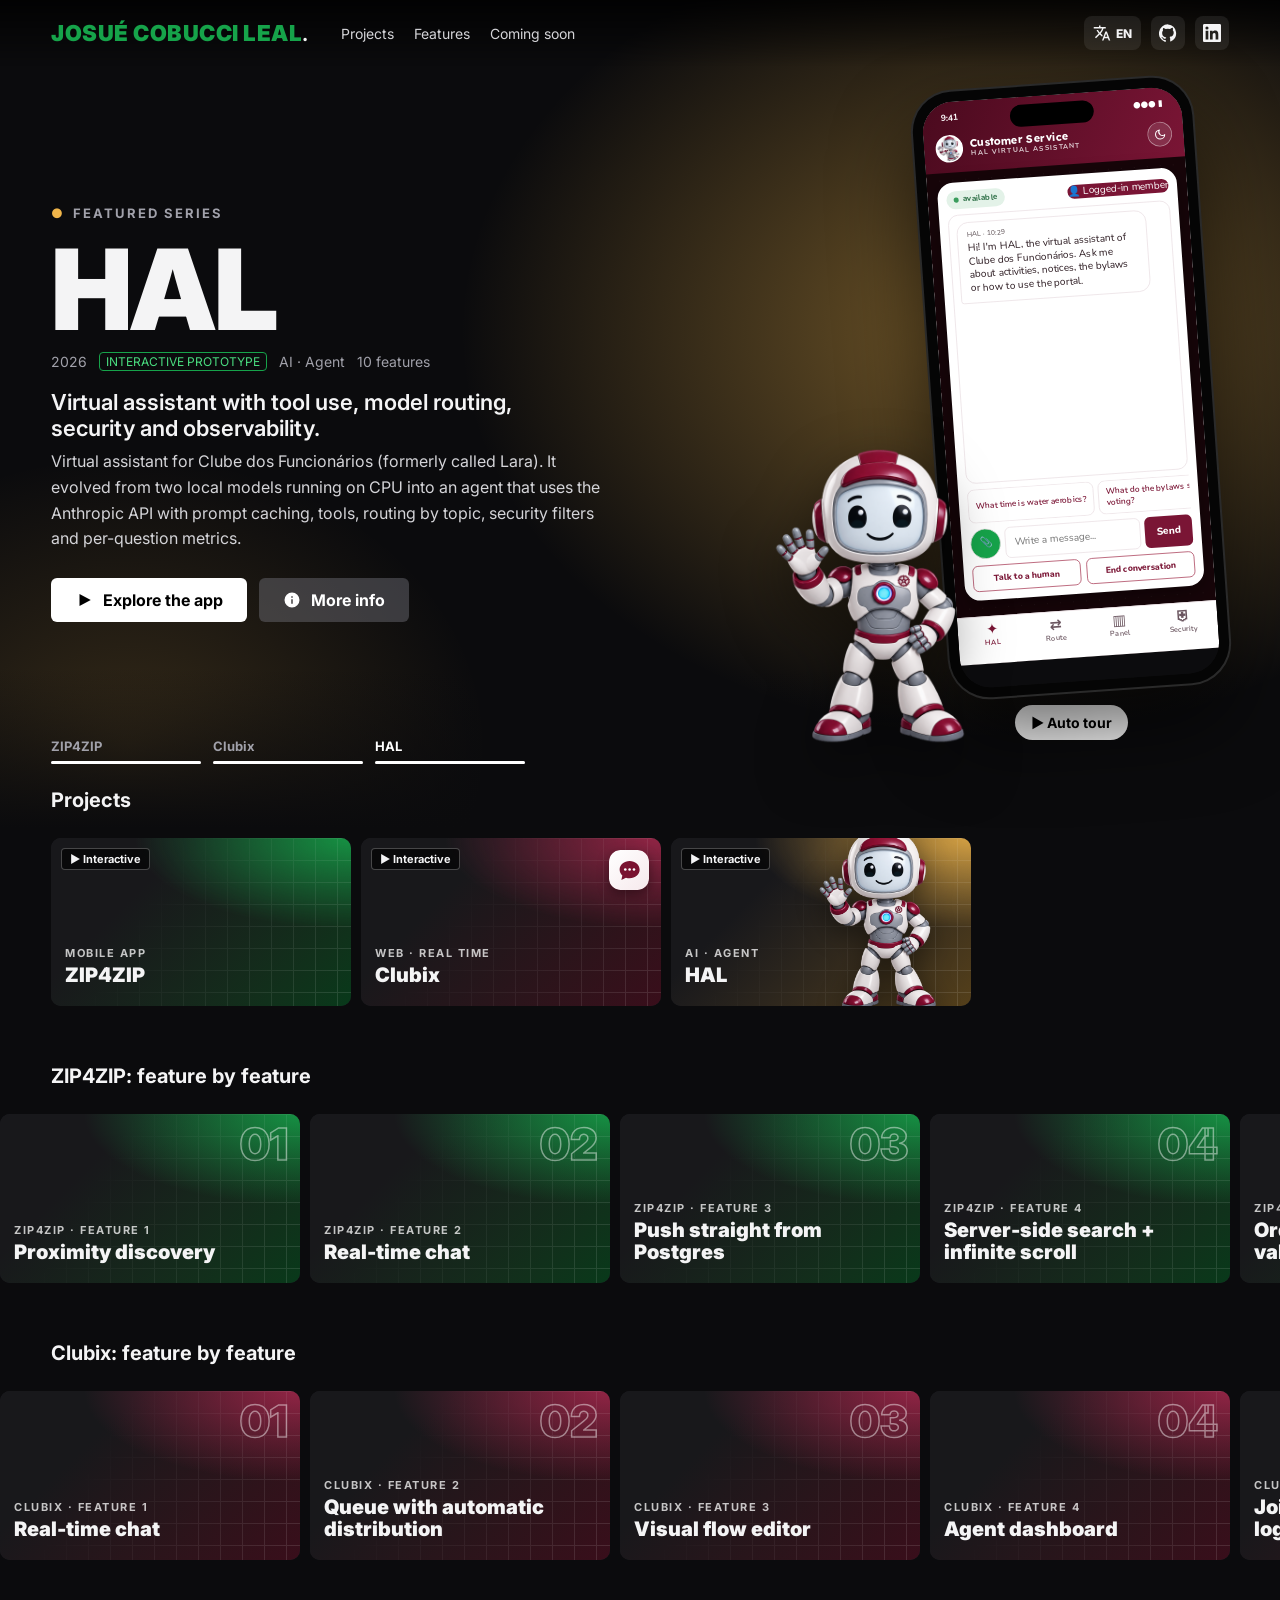
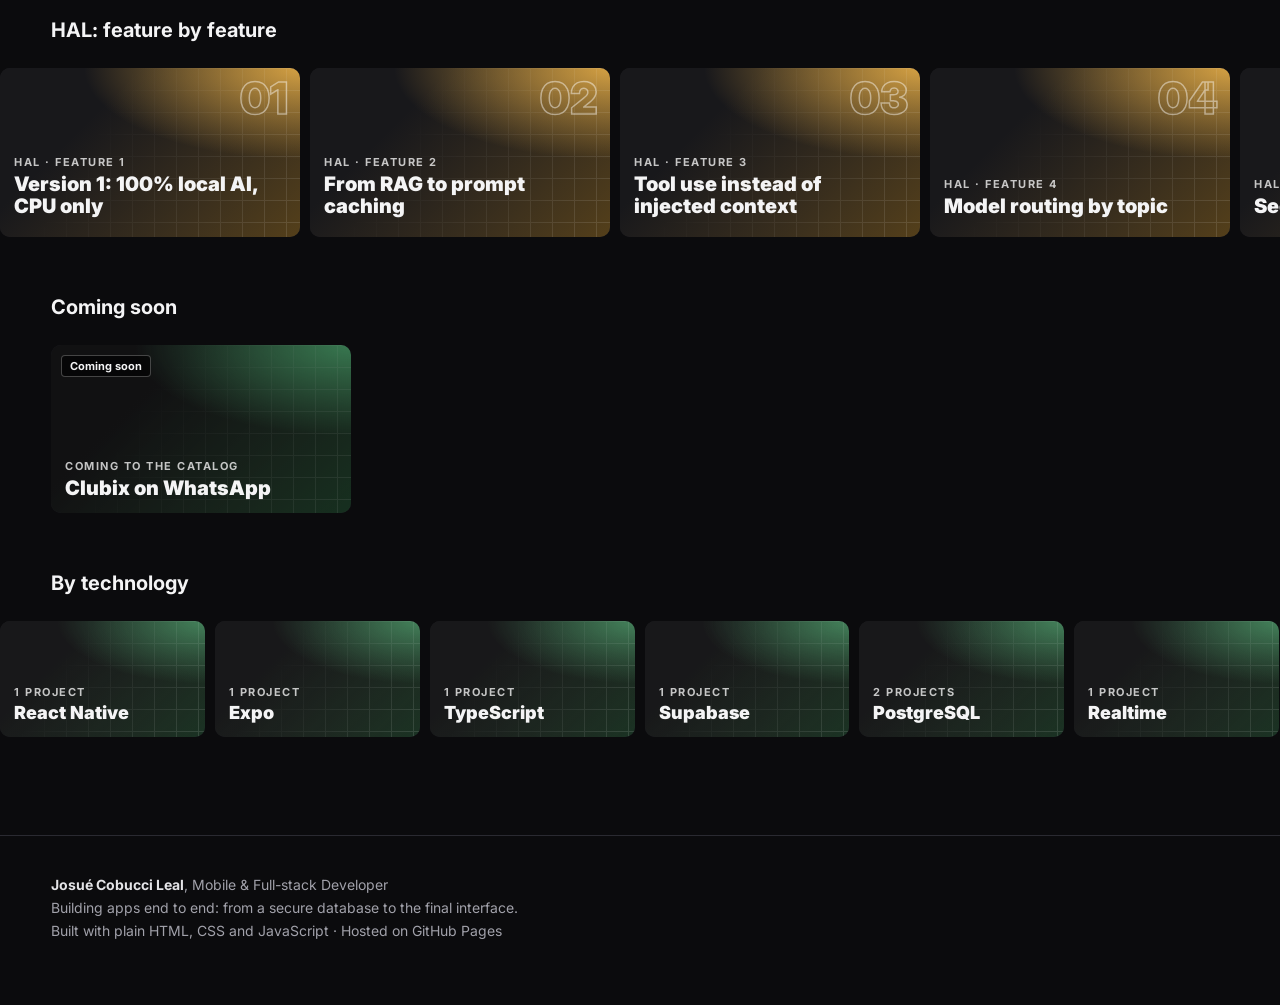
==== commit 8a9816d0: "feat: site em português, inglês e espanhol - botão de idioma ao lado do GitHub, com escolha salva e " ====
--- a/index.html
+++ b/index.html
@@ -17,9 +17,9 @@
   <header class="topbar" id="topbar">
     <a class="brand" href="#" id="brand">JOSUÉ<span>.dev</span></a>
     <nav class="nav">
-      <a href="#row-projetos">Projetos</a>
-      <a href="#row-features">Features</a>
-      <a href="#row-embreve">Em breve</a>
+      <a href="#row-projetos" data-i18n="nav.projects">Projetos</a>
+      <a href="#row-features" data-i18n="nav.features">Features</a>
+      <a href="#row-embreve" data-i18n="nav.soon">Em breve</a>
     </nav>
     <div class="topbar-links" id="topbar-links"></div>
   </header>
@@ -34,11 +34,12 @@
   <div class="modal" id="modal" hidden>
     <div class="modal-backdrop" data-close></div>
     <div class="modal-card" role="dialog" aria-modal="true" aria-labelledby="modal-title">
-      <button class="modal-close" data-close aria-label="Fechar">✕</button>
+      <button class="modal-close" data-close aria-label="Fechar" data-i18n-aria="close">✕</button>
       <div id="modal-body"></div>
     </div>
   </div>
 
+  <script src="i18n.js"></script>
   <script src="prototype.js"></script>
   <script src="proto-shell.js"></script>
   <script src="proto-clubix.js"></script>
--- a/styles.css
+++ b/styles.css
@@ -48,9 +48,9 @@
 .hero { position: relative; overflow: hidden; }
 .hero-track { display: flex; transition: transform .8s cubic-bezier(.65, 0, .25, 1); }
 .hero-slide {
-  flex: none; width: 100%; position: relative; min-height: min(88vh, 760px);
+  flex: none; width: 100%; position: relative;
   display: grid; grid-template-columns: 1.1fr .9fr; align-items: center; gap: 24px;
-  padding: 110px var(--gutter) 110px;
+  padding: 84px var(--gutter) 88px;
 }
 .hero-slide::before {
   content: ""; position: absolute; inset: 0; z-index: -2;
@@ -242,7 +242,8 @@
 
 /* ---------- Responsive ---------- */
 @media (max-width: 860px) {
-  .hero-slide { grid-template-columns: 1fr; padding-top: 96px; }
+  .hero-slide { grid-template-columns: 1fr; padding-top: 92px; }
+  .hero-visual .phone { width: 200px; }
   .hero-arrow { display: none; }
   .hero-visual { order: -1; }
   .phone { width: 200px; }
@@ -261,7 +262,8 @@
 /* Modal do protótipo: celular maior */
 .demo-stage .phone { width: min(340px, 78vw); }
 .demo-stage .proto-wrap { gap: 20px; }
-.hero-visual .proto-wrap { gap: 22px; }
+.hero-visual .proto-wrap { gap: 14px; }
+.hero-visual .phone { width: clamp(180px, calc((100vh - 252px) * .4615), 280px); }
 
 .btn[aria-disabled="true"] { cursor: default; }
 .related { padding: 0 32px 24px; }
@@ -277,7 +279,7 @@
 
 /* Mascote no banner e nos cards */
 .hero-visual.has-art { display: flex; align-items: flex-end; justify-content: center; }
-.hero-art { position: relative; z-index: 2; width: min(300px, 25vw); height: auto; margin: 0 -96px -6px 0; pointer-events: none; filter: drop-shadow(0 22px 28px rgba(0,0,0,.5)); }
+.hero-art { position: relative; z-index: 2; width: clamp(190px, calc((100vh - 252px) * .5), 300px); height: auto; margin: 0 -96px -6px 0; pointer-events: none; filter: drop-shadow(0 22px 28px rgba(0,0,0,.5)); }
 .card-img { position: absolute; right: -4px; bottom: -6px; height: 112%; width: auto; max-width: 62%; object-fit: contain; object-position: bottom right; filter: drop-shadow(0 8px 14px rgba(0,0,0,.45)); pointer-events: none; }
 .card-logo { position: absolute; top: 12px; right: 12px; width: 40px; height: 40px; border-radius: 11px; box-shadow: 0 4px 12px rgba(0,0,0,.4); pointer-events: none; }
 @media (max-width: 860px) { .hero-art { display: none; } }
@@ -298,3 +300,13 @@
 .lightbox img { max-width: min(96vw, 1440px); max-height: 84vh; border-radius: 8px; background: #fff; }
 .lightbox figcaption { color: #d4d4d8; font-size: 14px; }
 @media (max-width: 480px) { .gallery { padding-left: 18px; padding-right: 18px; } }
+
+/* Menu de idiomas (ao lado do GitHub) */
+.lang { position: relative; }
+.lang-btn { width: auto; padding: 0 9px; gap: 5px; display: flex; align-items: center; border: 0; color: inherit; cursor: pointer; font: inherit; font-size: 12px; font-weight: 800; }
+.lang-menu { position: absolute; right: 0; top: calc(100% + 8px); min-width: 160px; padding: 6px; border-radius: 10px; background: #18181b; border: 1px solid var(--line); box-shadow: 0 16px 40px rgba(0,0,0,.55); display: grid; z-index: 30; }
+.lang-menu[hidden] { display: none; }
+.lang-menu a { display: flex; justify-content: space-between; padding: 9px 12px; border-radius: 7px; font-size: 14px; color: #e4e4e7; }
+.lang-menu a:hover, .lang-menu a:focus-visible { background: #27272a; color: #fff; }
+.lang-menu a[aria-checked="true"] { color: #fff; font-weight: 700; }
+.lang-menu i { font-style: normal; color: var(--accent); }
--- a/prototype.css
+++ b/prototype.css
@@ -5,7 +5,7 @@
 .px button { font: inherit; color: inherit; border: 0; background: none; cursor: pointer; text-align: left; padding: 0; }
 .px input { font: inherit; color: inherit; border: 0; background: none; outline: none; width: 100%; }
 .px small { color: #a1a1aa; font-size: 12px; display: block; }
-.px-status { position: absolute; z-index: 30; top: 0; left: 0; right: 0; height: 44px; padding: 14px 26px 0; display: flex; justify-content: space-between; font-size: 12px; font-weight: 700; pointer-events: none; }
+.px-sysbar { position: absolute; z-index: 30; top: 0; left: 0; right: 0; height: 44px; padding: 14px 26px 0; display: flex; justify-content: space-between; font-size: 12px; font-weight: 700; pointer-events: none; }
 .px-pages { display: flex; height: 100%; overflow-x: auto; overflow-y: hidden; scroll-snap-type: x mandatory; scrollbar-width: none; overscroll-behavior-x: contain; }
 .px-pages::-webkit-scrollbar, .px-page::-webkit-scrollbar { display: none; }
 .px-page { flex: none; width: 360px; height: 100%; overflow-y: auto; scroll-snap-align: start; scroll-snap-stop: always; padding: 52px 16px 96px; scrollbar-width: none; position: relative; }
--- a/proto-themes.css
+++ b/proto-themes.css
@@ -23,7 +23,7 @@
 
 /* ----- Estrutura comum ----- */
 .px.t-clubix small, .px.t-hal small { color: var(--muted); }
-.px.t-clubix .px-status, .px.t-hal .px-status { color: #fff; }
+.px.t-clubix .px-sysbar, .px.t-hal .px-sysbar { color: #fff; }
 .px.t-clubix .px-page, .px.t-hal .px-page { padding: 0 0 96px; }
 .px-appbar { display: flex; align-items: center; gap: 10px; padding: 46px 16px 14px; background: linear-gradient(115deg, var(--a2) 0%, var(--a) 100%); color: #fff; }
 .px-logo { width: 38px; height: 38px; flex: none; border-radius: 11px; overflow: hidden; display: block; }
@@ -31,7 +31,8 @@
 .px-apptitle { flex: 1; min-width: 0; }
 .px-apptitle b { display: block; font-size: 15px; line-height: 1.15; }
 .px-apptitle small { color: rgba(255,255,255,.78) !important; font-size: 9.5px; letter-spacing: 1.4px; font-weight: 700; }
-.px-moon { width: 34px; height: 34px; border-radius: 50%; border: 1.5px solid rgba(255,255,255,.4) !important; background: rgba(255,255,255,.12) !important; text-align: center; font-size: 15px; color: #fff; }
+.px-moon { width: 34px; height: 34px; flex: none; padding: 0 !important; border-radius: 50%; border: 1.5px solid rgba(255,255,255,.45) !important; background: rgba(255,255,255,.12) !important; color: #fff; display: grid; place-items: center; }
+.px-moon svg { width: 17px; height: 17px; display: block; }
 .px-body { padding: 16px 16px 0; }
 .px.t-clubix .px-head h1, .px.t-hal .px-head h1 { font-size: 22px; color: var(--a2); letter-spacing: -.2px; }
 .px.dark.t-clubix .px-head h1, .px.dark.t-hal .px-head h1 { color: var(--text); }
@@ -116,8 +117,8 @@
 .cx-role { display: flex; align-items: center; gap: 10px; width: 100%; padding: 8px; border-radius: 10px; background: var(--surface2); color: var(--text); }
 .cx-role span { flex: 1; font-weight: 600; }
 .cx-role em { font-style: normal; font-size: 11px; font-weight: 800; padding: 3px 9px; border-radius: 99px; background: var(--surface); color: var(--muted); }
-.cx-role em.Editor { background: var(--amber-bg); color: var(--amber-tx); }
-.cx-role em.Administrador { background: var(--a); color: #fff; }
+.cx-role em.r-ed { background: var(--amber-bg); color: var(--amber-tx); }
+.cx-role em.r-adm { background: var(--a); color: #fff; }
 .cx-arch { display: grid; grid-template-columns: 1fr 1fr; gap: 8px; }
 .cx-arch div { background: var(--surface2); border-radius: 10px; padding: 10px; }
 .cx-arch strong { display: block; font-size: 17px; color: var(--a2); }
